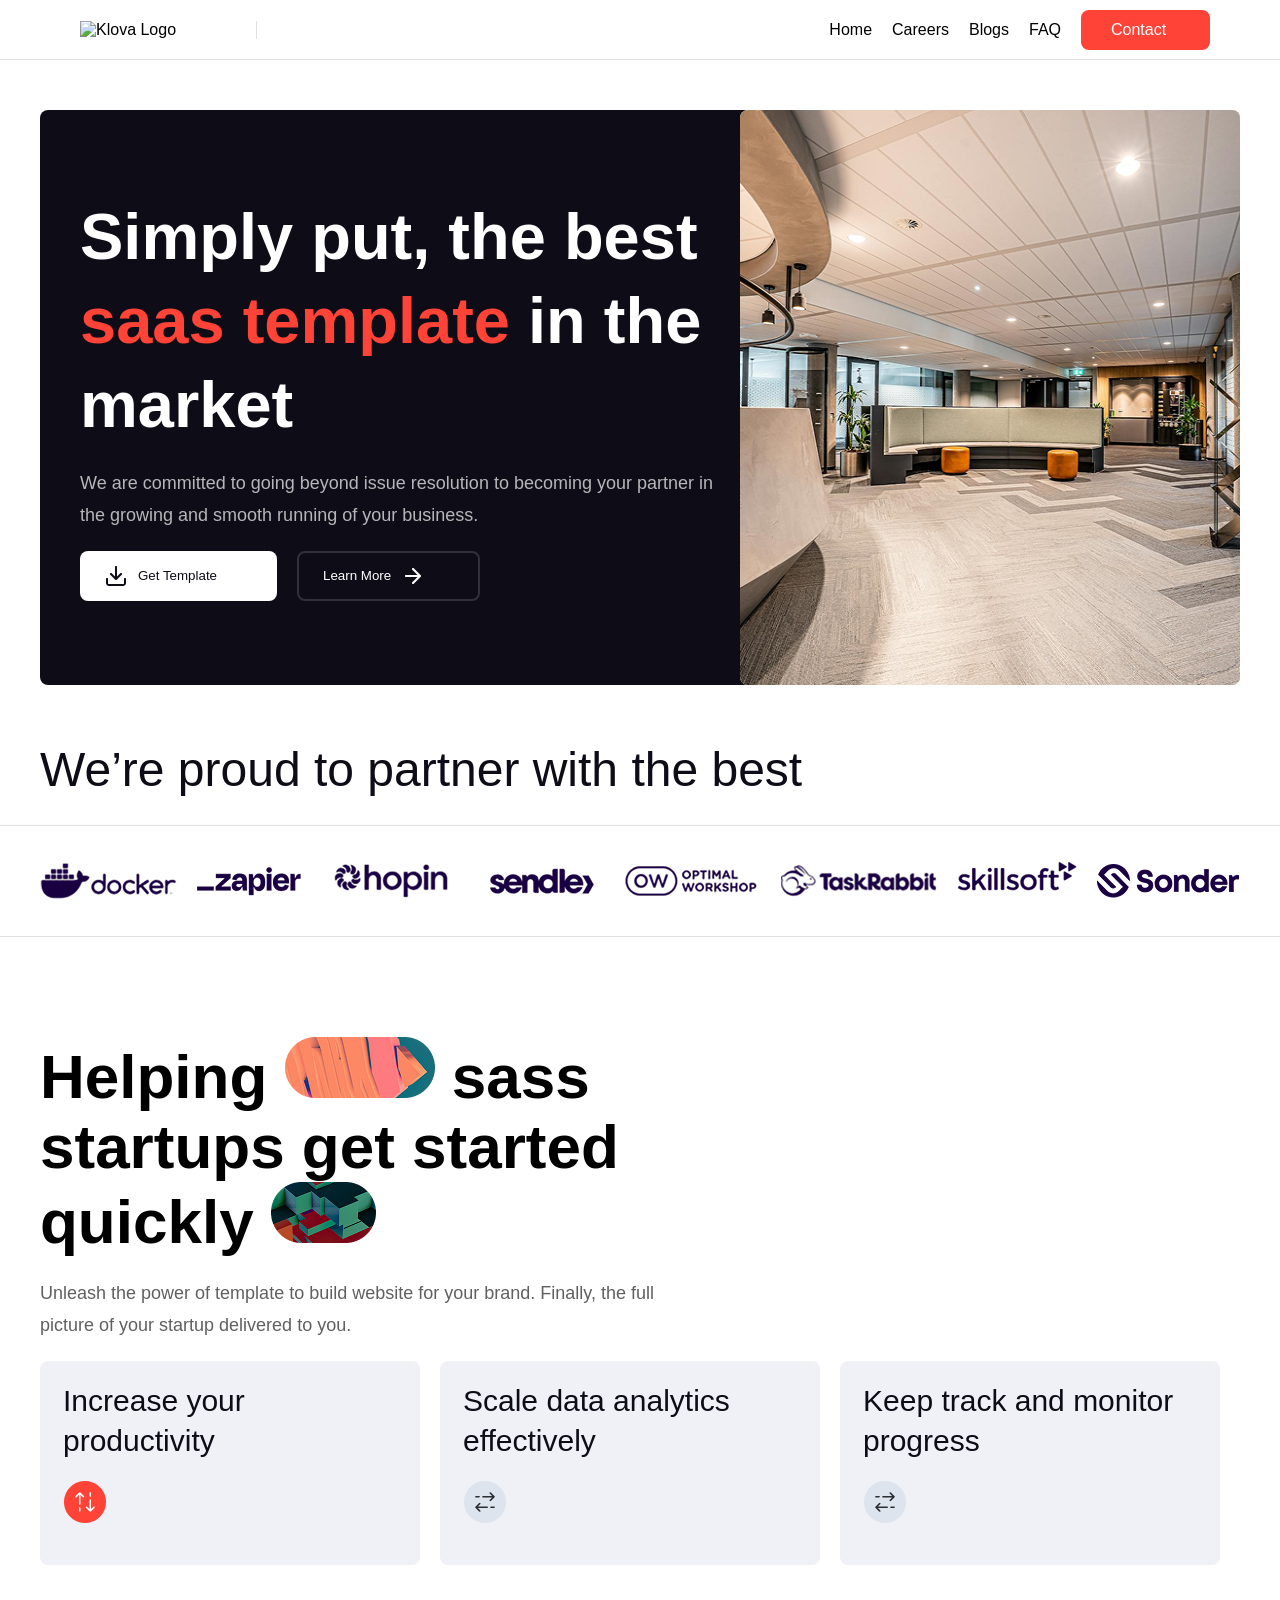
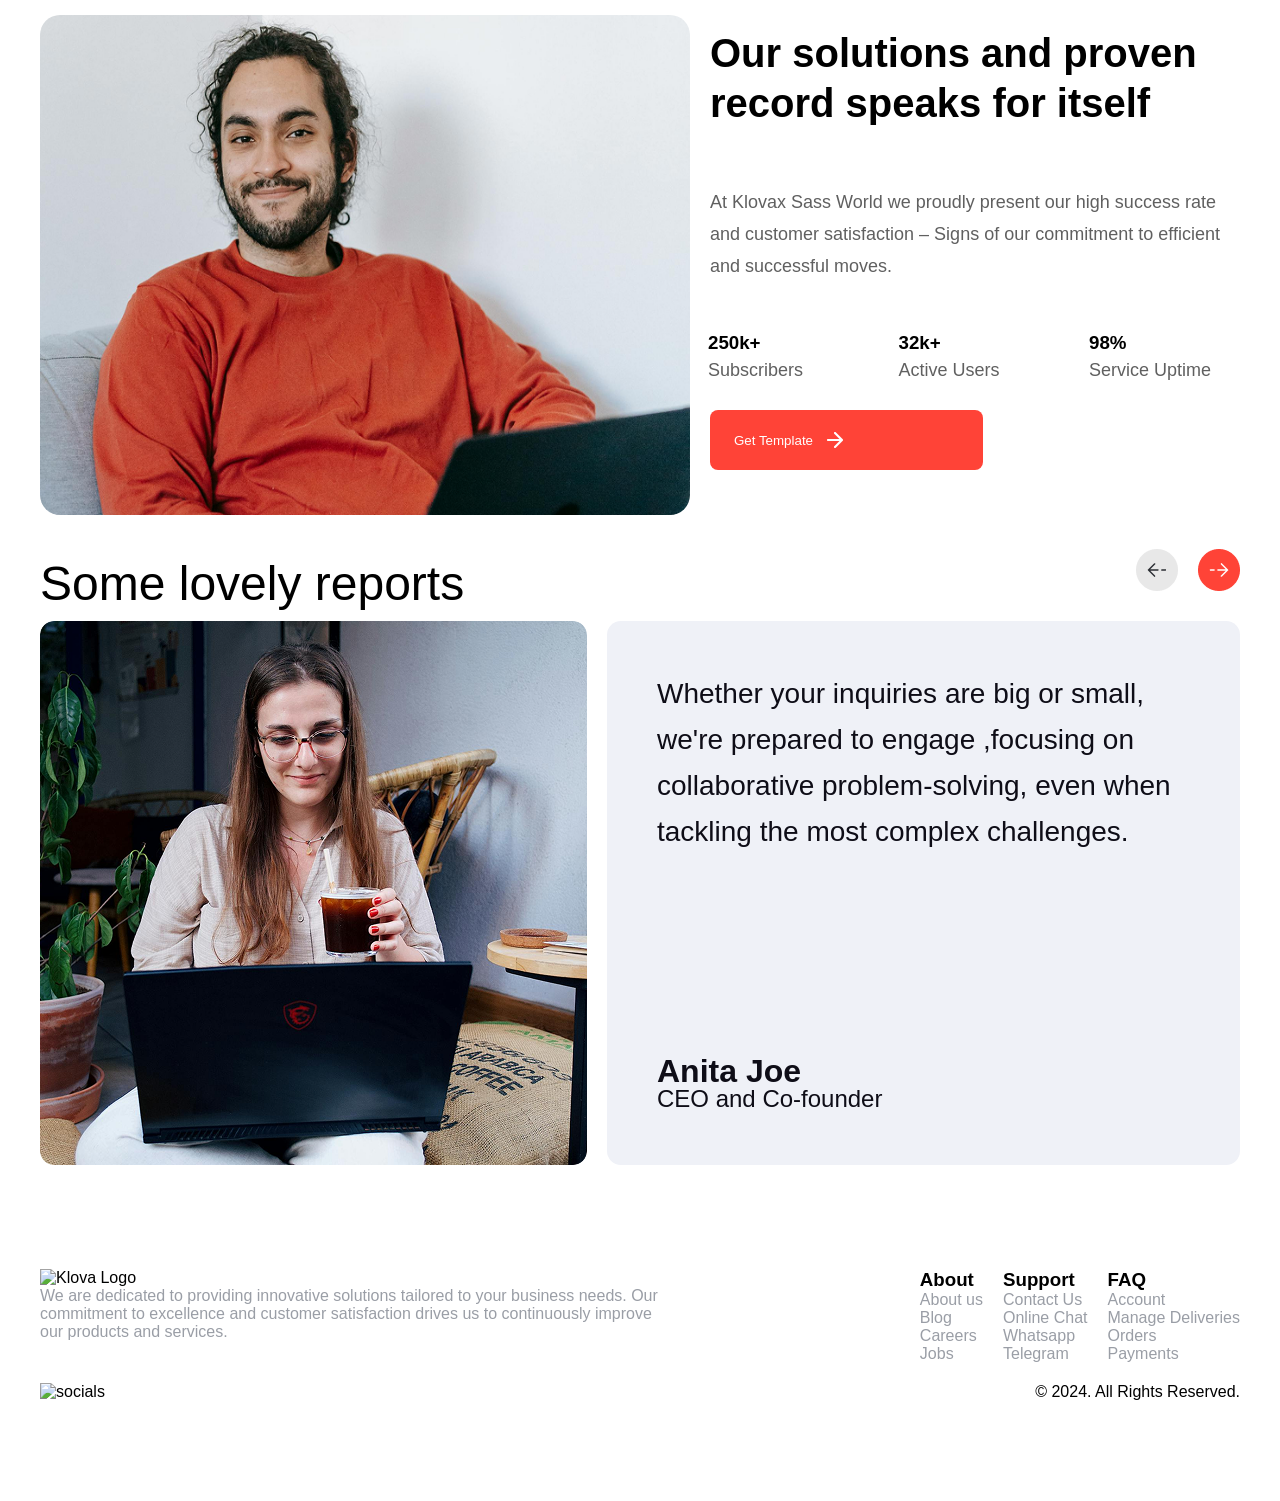
==== index.html @ f90e63ef "Fix merge conflict in index.html" ====
<!doctype html>
<html lang="en">
  <head>
    <meta charset="UTF-8" />
    <meta name="viewport" content="width=device-width, initial-scale=1.0" />
    <title>Welcome to Klova</title>
    <link rel="stylesheet" href="./style.css" />
  </head>
  <body>
    <nav class="Desktop">
      <div class="logo">
        <img src="./Images/klova-logo2.png" alt="Klova Logo" />
      </div>

        <ul class="nav-links">
          <li><a href="#">Home</a></li>
          <li><a href="#">Careers</a></li>
          <li><a href="./blog.html">Blogs</a></li>
          <li><a href="#">FAQ</a></li>
          <li><a href="./contact.html" class="nav-contact-btn">
            <img src="./Images/flash.png" alt="" />
            <p>Contact</p>
          </a></li>
        </ul>
      </div>
    </nav>

    <nav class="Mobile">
      <div class="logo">
        <img src="./Images/klova-logo2.png" alt="Klova Logo" />
      </div>

      <div class="menu">
        <img src="./Images/menu.png" alt="Menu Icon" />
      </div>

      <div class="mobile-nav-link">
        <ul class="nav-links">
            <li><a href="#">Home</a></li>
            <li><a href="./career.html">Careers</a></li>
            <li><a href="#">Blogs</a></li>
            <li><a href="#">FAQ</a></li>
            <li><a href="#" class="nav-contact-btn">
                <img src="./Images/flash.png" alt="" />
                <p>Contact</p>
            </a></li>
         </ul>
     </div>
    </nav>

    <section class="hero">
      <div class="hero-content">
        <h1>Simply put, the best
         <span style="color: #FF4337;">
            saas template
        </span> in the market</h1>
        <p>We are committed to going beyond issue resolution to becoming your partner in the growing and smooth running of your business.</p>

        <div class="Hero-btn">
          <button class="hero-btn-1"><img src="./Images/Get-Template-btn-icon.png" alt=""><a href="#" >Get Template</a></button>
          <button class="hero-btn-2"><a href="#" >Learn More</a> <img src="./Images/Learn-more-btn-icon.png" alt=""></button>
        </div>
        
      </div>
      <div class="hero-image">
        <img src="./Images/hero-image.png" alt="Hero Image" />
      </div>
    </section>

    <div class="ads">
      <h2>We’re proud to partner with the best </h2>

    </div>

     <div class="ads-logos">
      <div class="ad-logo">
        <img src="./Images/ads-logos-1.png" alt="Ads Logos" />
        <img src="./Images/ads-logos-2.png" alt="Ads Logos" />
        <img src="./Images/ads-logos-3.png" alt="Ads Logos" />
        <img src="./Images/ads-logos-4.png" alt="Ads Logos" />
        <img src="./Images/ads-logos-5.png" alt="Ads Logos" />
        <img src="./Images/ads-logos-6.png" alt="Ads Logos" />
        <img src="./Images/ads-logos-7.png" alt="Ads Logos" />
        <img src="./Images/ads-logos-8.png" alt="Ads Logos" />
        </div>
      </div>

      <section class="sec-2">
        <h2>Helping <span><img class="span" src="./Images/sec-2-rectangle1.png" alt=""></span> sass startups get started quickly <span><img class="span1" src="./Images/sec-2-rectangle2.png" alt=""></span></h2>

        <p>Unleash the power of template to build website for your brand. Finally, the full picture of your startup delivered to you.</p>

        <div class="sec-2-boxes">
          <div class="box">
            <h3 class="box-txt">Increase your productivity</h3>
            <img class="box-img" src="./Images/sec-2-box-icon1.png" alt="">
          </div>
          <div class="box">
            <h3 class="box-txt">Scale data analytics effectively</h3>
            <img class="box-img" src="./Images/sec-2-box-icon2.png" alt="">
          </div>
          <div class="box">
            <h3 class="box-txt">Keep track and monitor progress</h3>
            <img class="box-img" src="./Images/sec-2-box-icon2.png" alt="">
          </div>
        </div>
      </section>

      <section class="sec-3">
        <div class="sec-3-image">
          <img src="./Images/Man-with-pc.png" alt="">
        </div>

        <div class="write-up">
          <h2>Our solutions and proven record speaks for itself</h2>
          <p>At Klovax Sass World we proudly present our high success rate and customer satisfaction – Signs of our commitment to efficient and successful moves.</p>

          <div class="Analytics">
            <div class="figures">
              <h3>250k+</h3>
              <p>Subscribers</p>
            </div>

            <div class="figures">
              <h3>32k+</h3>
              <p>Active Users</p>
            </div>

            <div class="figures">
              <h3>98%</h3>
              <p>Service Uptime</p>
            </div>
          </div>

          <button class="sec-3-btn"><a href="#" >Get Template</a> <img src="./Images/Learn-more-btn-icon.png" alt=""></button>
        </div>
      </section>

      <section class="sec-4">
        <div class="intro">
          <div class="sec-4-heading">
            <p>Some lovely reports</p>
          </div>

          <div class="image">
            <img src="./Images/gray-arrow.png" alt="">
            <img src="./Images/Orange-arrow.png" alt="">
          </div>
        </div>
        <div class="sec-4-main">
          <div class="main-image">
            <img src="./Images/Woman-with-pc.png" alt="">
          </div>

          <div class="main-box">
            <div>
              <p class="p1">Whether your inquiries are big or small, we're prepared to engage ,focusing on collaborative problem-solving, even when tackling the most complex challenges.</p>
            </div>

            <div>
              <h3>Anita Joe</h3>
              <p class="p2">CEO and Co-founder</p>
            </div>
          </div>
        </div>
      </section>

    <footer>
        <div class="footer-logo">
            <img src="./Images/klova-logo2.png" alt="Klova Logo" />
            <p>We are dedicated to providing innovative solutions tailored to your business needs. Our commitment to excellence and customer satisfaction drives us to continuously improve our products and services.</p>
        </div>

        <div class="footer-links">
            <div class="About">
                <h3>About</h3>
                <a href="#"><p>About us</p></a>
                <a href="#"><p>Blog</p></a>
                <a href="#"><p>Careers</p></a>
                <a href="#"><p>Jobs</p></a>
            </div>
            <div class="Support">
                <h3>Support</h3>
                <a href="#"><p>Contact Us</p></a>
                <a href="#"><p>Online Chat</p></a>
                <a href="#"><p>Whatsapp</p></a>
                <a href="#"><p>Telegram</p></a>
            </div>
            <div class="FAQ">
                <h3>FAQ</h3>
                <a href="#"><p>Account</p></a>
                <a href="#"><p>Manage Deliveries</p></a>
                <a href="#"><p>Orders</p></a>
                <a href="#"><p>Payments</p></a>
            </div>
        </div>
    </footer>
    <div class="socials">
        <img src="./Images/socials.png" alt="socials" />

        <p>© 2024. All Rights Reserved.</p>
    </div>

    <script src="script.js"></script>
  </body>
</html>
---- style.css ----
* {
  margin: 0;
  padding: 0;
  box-sizing: border-box;
  font-family: "Switzer", sans-serif;
}

body {
  background-color: #fff;
  margin-bottom: 100px;
}

.Desktop {
  display: flex;
  width: 100%;
  height: 60px;
  justify-content: space-between;
  align-items: center;
  border-bottom: 1px solid #e0e0e0;
}

.Mobile {
  display: none;
}

.logo {
  border-right: 1px solid #e0e0e0;
  padding: 0 80px;
}

.nav-links {
  display: flex;
  gap: 20px;
  align-items: center;
  padding: 0 70px;
}

.nav-contact-btn {
  display: flex;
  gap: 10px;
  align-items: center;
  justify-items: center;
  width: 129px;
  height: 40px;
  color: #fff;
  background-color: #ff4337;
  padding: 10px 20px;
  border-radius: 8px;
}

.nav-contact-btn:hover {
  background-color: #ff4337;
  opacity: 0.8;
  scale: 1.1;
  transition: all 0.3s ease;
}

li {
  list-style: none;
}

a {
  text-decoration: none;
  color: #000;
}

.hero {
  display: flex;
  gap: 20px;
  align-items: center;
  justify-content: space-between;
  max-width: 1200px;
  align-items: center;
  height: 575px;
  margin: 50px auto;
  background-color: #0e0d17;
  border-radius: 8px;
}

.hero-content {
  display: flex;
  flex-direction: column;
  gap: 20px;
  width: 633px;
  padding-left: 40px;
}

.hero-content h1 {
  color: #fff;
  font-size: 65px;
  font-weight: 600;
  font-style: semibold;
  line-height: 84px;
  letter-spacing: -3%;
  width: 633px;
  height: 252px;
}

.hero-content p {
  color: #ffffffb2;
  font-size: 18px;
  font-weight: 500;
  font-style: Medium;
  line-height: 32px;
  letter-spacing: 0%;
  width: 633px;
  height: 64px;
  top: 282px;
}

.hero-image img {
  width: 500px;
  height: 575px;
  background-color: #fff;
  border-radius: 8px;
  postition: flex-end;
  margin-top: 4px;
}

.Hero-btn {
  display: flex;
  gap: 20px;
  align-items: center;
  justify-items: center;
}

.hero-btn-1 {
  cursor: pointer;
  display: flex;
  gap: 10px;
  align-items: center;
  justify-items: center;
  width: 129px;
  height: 40px;
  color: #fff;
  background-color: #ffffff;
  padding: 10px 20px;
  border-radius: 8px;
  border: none;
  padding: 14px 24px 14px 24px;
  width: 197px;
  height: 50px;
}

.hero-btn-2 {
  cursor: pointer;
  display: flex;
  gap: 10px;
  align-items: center;
  justify-items: center;
  width: 129px;
  height: 40px;
  color: #ffffff;
  background-color: transparent;
  padding: 10px 20px;
  border-radius: 8px;
  padding: 14px 24px 14px 24px;
  width: 183px;
  height: 50px;
  border: 2px solid #ffffff26;
}

.hero-btn-1 a {
  color: #0e0d17;
  text-decoration: none;
}

.hero-btn-2 a {
  color: #ffffff;
  text-decoration: none;
}

.ads {
  display: flex;
  flex-direction: column;
  gap: 20px;
  justify-content: space-between;
  max-width: 1200px;
  margin: auto;
}

.ads h2 {
  position: flex-start;
  color: #0e0d17;
  font-size: 48px;
  font-weight: 500;
  font-style: semibold;
  line-height: 70px;
  letter-spacing: -3%;
}

.ads-logos {
  border-top: 1px solid #e0e0e0;
  padding-top: 20px;
  padding-bottom: 20px;
  border-width: 100%;
  border-bottom: 1px solid #e0e0e0;
  margin-top: 20px;
}

.ad-logo {
  max-width: 1200px;
  margin: auto;
  display: flex;
  gap: 20px;
  align-items: center;
  justify-content: space-between;
}

.sec-2 {
  max-width: 1200px;
  margin: 50px auto;
  padding-top: 50px;
}

.sec-2 h2 {
  align-items: center;
  font-size: 62px;
  line-height: 70px;
  letter-spacing: -3%;
  font-style: medium;
  width: 800px;
  margin-bottom: 20px;
}

.sec-2 p {
  color: #606060;
  font-size: 18px;
  font-weight: 400;
  font-style: Medium;
  line-height: 32px;
  letter-spacing: 0%;
  height: 64px;
  width: 633px;
  margin-bottom: 20px;
}

.sec-2-boxes {
  display: flex;
  gap: 20px;
  align-items: center;
  max-width: 1200px;
  margin: auto;
}

.box {
  display: flex;
  flex-direction: column;
  gap: 20px;
  align-items: center;
  justify-items: center;
  width: 380px;
  height: 204px;
  background-color: #eff1f7;
  border-radius: 8px;
  padding: 20px;
}

.box-txt {
  height: 80px;
  width: 334px;
  color: #0e0d17;
  font-size: 30px;
  font-weight: 400;
  font-style: Medium;
  line-height: 40px;
  letter-spacing: -3%;
}

.box-img {
  margin-left: -290px;
}

.sec-3 {
  display: flex;
  gap: 20px;
  align-items: center;
  justify-content: space-between;
  max-width: 1200px;
  margin: auto;
  margin-top: 50px;
}

.sec-3-image img {
  width: 650px;
  height: 500px;
  background-color: #fff;
  border-radius: 20px;
}

.write-up {
  height: 478px;
  width: 547px;
}

.write-up h2 {
  height: 98px;
  width: 547px;
  font-weight: 500px;
  font-size: medium;
  font-size: 40px;
  line-height: 50px;
  letter-spacing: -3%;
  margin-bottom: 60px;
}

.write-up p {
  height: 96px;
  width: 510px;
  font-weight: 400;
  font-size: 18px;
  letter-spacing: 0%;
  line-height: 32px;
  font-style: medium;
  color: #606060;
}

.Analytics {
  display: flex;
  gap: 20px;
  align-items: center;
  justify-content: space-between;
  width: 431px;
  height: 78px;
  margin: auto;
  margin-top: 50px;
}

.sec-3-btn {
  cursor: pointer;
  display: flex;
  gap: 10px;
  align-items: center;
  justify-items: center;
  width: 273px;
  height: 60px;
  color: #ffffff;
  background-color: #ff4337;
  border-radius: 8px;
  padding: 14px 24px 14px 24px;
  border: none;
}

.figures {
  margin-left: -60px;
  gap: 20px;
  align-items: center;
  width: 110px;
  height: 78px;
}

.sec-3-btn a {
  text-decoration: none;
  color: #ffffff;
}

.sec-4 {
  max-width: 1200px;
  margin: auto;
}

.intro {
  max-width: 1200px;
  margin: auto;
  display: flex;
  justify-content: space-between;
  margin-top: 30px;
  margin-bottom: 30px;
}

.sec-4-heading p {
  height: 35px;
  width: 530px;
  font-size: 48px;
  font-weight: 500;
  font-style: medium;
  line-height: 70px;
  letter-spacing: -3%;
}

.image {
  display: flex;
  gap: 20px;
}

.sec-4-main {
  display: flex;
  gap: 20px;
}

.main-image img {
  height: 544px;
  width: 547px;
  border-radius: 14px;
}

.main-box {
  height: 544px;
  display: flex;
  flex-direction: column;
  gap: 200px;
  padding: 50px;
  background-color: #eff1f7;
  border-radius: 14px;
}

.p1 {
  font-weight: 400;
  font-style: medium;
  font-size: 28px;
  line-height: 46px;
  letter-spacing: -3%;
  color: #0e0d17;
}

.main-box h3 {
  color: #0e0d17;
  font-size: 32px;
  font-style: medium;
  letter-spacing: -3%;
  line-height: 100%;
}

.p2 {
  font-weight: 300;
  font-style: medium;
  font-size: 24px;
  line-height: 100%;
  letter-spacing: -3%;
  color: #0e0d17;
}

footer {
  max-width: 1200px;
  margin: auto;
  display: flex;
  gap: 20px;
  justify-content: space-between;
  margin-top: 100px;
}

footer p {
  color: #9a9ea6;
}

.footer-logo {
  gap: 10px;
  align-items: center;
  width: 630px;
}

.footer-links {
  display: flex;
  gap: 20px;
  align-items: center;
  justify-items: center;
}

.socials {
  display: flex;
  gap: 20px;
  align-items: center;
  justify-content: space-between;
  max-width: 1200px;
  margin: auto;
  padding-top: 20px;
}

@media screen and (max-width: 768px) {
  body {
    justify-content: center;
  }

  .Desktop {
    display: none;
  }

  .Mobile {
    display: flex;
    justify-content: space-between;
    align-items: center;
    border-bottom: 1px solid #ddd;
    width: 100%;
  }

  .logo {
    border-right: 1px solid #e0e0e0;
    padding: 0 15px;
  }

  .menu {
    width: 30px;
    height: 30px;
    cursor: pointer;
  }

  .mobile-nav-link {
    display: none;
    flex-direction: column;
    position: absolute;
    top: 50px;
    left: 0;
    width: 756px;
    background-color: white;
    box-shadow: 0 2px 5px rgba(0, 0, 0, 0.1);
    border: 1px solid #ddd;
    padding: 20px 30px;
  }

  .mobile-nav-link .nav-links {
    margin-left: -95px;
  }

  .hero {
    display: flex;
    flex-direction: column;
    gap: 20px;
    align-items: center;
    justify-content: space-between;
    max-width: 100%;
    align-items: center;
    height: 759px;
    width: 390px;
    margin: 50px auto;
    background-color: #0e0d17;
    border-radius: 8px;
    padding: 20px;
  }

  .hero-content {
    display: flex;
    flex-direction: column;
    align-items: center;
    gap: 20px;
    width: 633px;
    padding: 20px;
  }

  .hero-content h1 {
    color: #fff;
    font-size: 32px;
    font-weight: 600;
    font-style: semibold;
    line-height: 40px;
    letter-spacing: -3%;
    width: 310px;
    height: 120px;
  }

  .hero-content p {
    color: #ffffffb2;
    font-size: 16px;
    font-weight: 500;
    font-style: Medium;
    line-height: 24px;
    letter-spacing: 0%;
    width: 310px;
    height: 96px;
    top: 282px;
  }

  .hero-image img {
    width: 390px;
    height: 320px;
    background-color: #fff;
    border-radius: 8px;
    postition: flex-end;
    margin-top: 4px;
  }

  .Hero-btn {
    display: flex;
    flex-direction: column;
    gap: 20px;
    align-items: center;
    justify-items: center;
  }

  .hero-btn-1 {
    cursor: pointer;
    display: flex;
    gap: 10px;
    align-items: center;
    justify-items: center;
    justify-content: center;
    width: 310px;
    height: 40px;
    color: #fff;
    background-color: #ffffff;
    padding: 10px 20px;
    border-radius: 8px;
    border: none;
    padding: 14px 24px 14px 24px;
  }

  .hero-btn-2 {
    cursor: pointer;
    display: flex;
    gap: 10px;
    align-items: center;
    justify-items: center;
    justify-content: center;
    width: 310px;
    height: 40px;
    color: #ffffff;
    background-color: transparent;
    padding: 10px 20px;
    border-radius: 8px;
    padding: 14px 24px 14px 24px;
    border: 2px solid #ffffff26;
  }

  .hero-btn-1 a {
    color: #0e0d17;
    text-decoration: none;
  }

  .hero-btn-2 a {
    color: #ffffff;
    text-decoration: none;
  }

  .ads {
    display: flex;
    flex-direction: column;
    gap: 20px;
    justify-content: space-between;
    max-width: 1200px;
    margin: auto;
  }

  .ads h2 {
    text-align: center;
    position: flex-start;
    color: #0e0d17;
    font-size: 20px;
    font-weight: 600;
    font-style: semibold;
    line-height: 70px;
    letter-spacing: -3%;
  }

  .ads-logos {
    border-top: 1px solid #e0e0e0;
    padding-top: 20px;
    padding-bottom: 20px;
    border-width: 100%;
    border-bottom: 1px solid #e0e0e0;
    margin-top: 20px;
  }

  .ad-logo {
    max-width: 1200px;
    margin: auto;
    display: flex;
    gap: 20px;
    align-items: center;
    justify-content: space-between;
  }

  .ad-logo img {
    width: 53.33px;
    height: 24px;
  }

  .sec-2 {
    width: 390px;
    height: 1015px;
    margin-top: 50px;
    padding: 20px;
  }

  .sec-2 h2 {
    font-weight: 500;
    align-items: center;
    justify-items: center;
    font-size: 32px;
    line-height: 40px;
    letter-spacing: -3%;
    font-style: medium;
    width: 342px;
    margin-bottom: 20px;
  }

  .span {
    height: 40px;
    width: 98px;
    margin-top: -5px;
  }

  .span1 {
    height: 40px;
    width: 88px;
    margin-top: 5px;
  }

  .sec-2 p {
    color: #606060;
    font-size: 16px;
    font-weight: 400;
    font-style: Medium;
    line-height: 24px;
    letter-spacing: 0%;
    height: 72px;
    width: 342px;
    margin-bottom: 20px;
  }

  .sec-2-boxes {
    display: flex;
    flex-direction: column;
    gap: 20px;
    align-items: center;
    max-width: 1200px;
    margin: auto;
  }

  .box {
    display: flex;
    flex-direction: column;
    gap: 20px;
    align-items: center;
    justify-items: center;
    width: 342px;
    height: 204px;
    background-color: #eff1f7;
    border-radius: 8px;
    padding: 20px;
  }

  .box-txt {
    height: 80px;
    width: 302px;
    color: #0e0d17;
    font-size: 28px;
    font-weight: 400;
    font-style: Medium;
    line-height: 40px;
    letter-spacing: -3%;
  }

  .box-img {
    margin-left: -270px;
  }

  .sec-3 {
    display: flex;
    flex-direction: column;
    gap: 20px;
    align-items: center;
    justify-content: space-between;
    width: 390px;
    padding: 20px;
    margin-top: 30px;
  }

  .sec-3-image img {
    width: 342px;
    height: 248px;
    background-color: #fff;
    border-radius: 20px;
  }

  .write-up {
    height: 342px;
    width: 367px;
  }

  .write-up h2 {
    height: 72px;
    width: 342px;
    font-weight: 500px;
    font-size: medium;
    font-size: 28px;
    line-height: 36px;
    letter-spacing: -3%;
    margin-bottom: 60px;
  }

  .write-up p {
    height: 96px;
    width: 342px;
    font-weight: 400;
    font-size: 16px;
    letter-spacing: 0%;
    line-height: 24px;
    font-style: medium;
    color: #606060;
  }

  .Analytics {
    display: flex;
    gap: 20px;
    align-items: center;
    justify-content: space-between;
    width: 342px;
    height: 60px;
    margin-top: 50px;
  }

  .figures {
    margin-left: 0px;
    gap: 10px;
    align-items: center;
    width: 105px;
    height: 60px;
  }

  .sec-3-btn {
    cursor: pointer;
    display: flex;
    gap: 10px;
    align-items: center;
    justify-items: center;
    width: 342px;
    height: 50px;
    color: #ffffff;
    background-color: #ff4337;
    border-radius: 8px;
    padding: 14px 24px 14px 24px;
    border: none;
    text-align: center;
    padding-left: 100px;
  }

  .sec-3-btn a {
    text-decoration: none;
    color: #ffffff;
    text-align: center;
  }

  .sec-4 {
    width: 342px;
    height: 818px;
    padding: 20px;
  }

  .intro {
    width: 342px;
    display: block;
    margin-top: 30px;
    margin-bottom: 30px;
  }

  .sec-4-heading p {
    height: 36px;
    width: 342px;
    font-size: 24px;
    font-weight: 500;
    font-style: medium;
    line-height: 36px;
    letter-spacing: -3%;
  }

  .image {
    display: none;
  }

  .sec-4-main {
    display: flex;
    flex-direction: column;
    gap: 20px;
    align-items: center;
  }

  .main-image img {
    height: 342px;
    width: 342px;
    border-radius: 14px;
  }

  .main-box {
    height: 352px;
    width: 342px;
    display: flex;
    flex-direction: column;
    gap: 100px;
    padding: 20px;
    background-color: #eff1f7;
    border-radius: 14px;
    margin-bottom: 20px;
  }

  .p1 {
    font-weight: 400;
    font-style: medium;
    font-size: 20px;
    line-height: 28px;
    letter-spacing: -3%;
    color: #0e0d17;
    width: 302px;
    height: 168px;
  }

  .main-box h3 {
    color: #0e0d17;
    font-size: 24px;
    font-style: medium;
    letter-spacing: -3%;
    line-height: 36px;
  }

  footer {
    max-width: 1200px;
    margin: auto;
    display: flex;
    flex-direction: column;
    gap: 20px;
    top: 181px;
    padding: 20px;
    justify-content: space-between;
  }

  .footer-logo {
    gap: 10px;
    align-items: center;
    width: 100%;
  }

  .footer-links {
    display: flex;
    flex-direction: column;
    left: 0;
    gap: 20px;
    align-items: flex-start;
    justify-items: center;
  }

  .socials {
    padding: 20px;
    display: flex;
    flex-direction: column;
    gap: 10px;
    align-items: flex-start;
  }
}
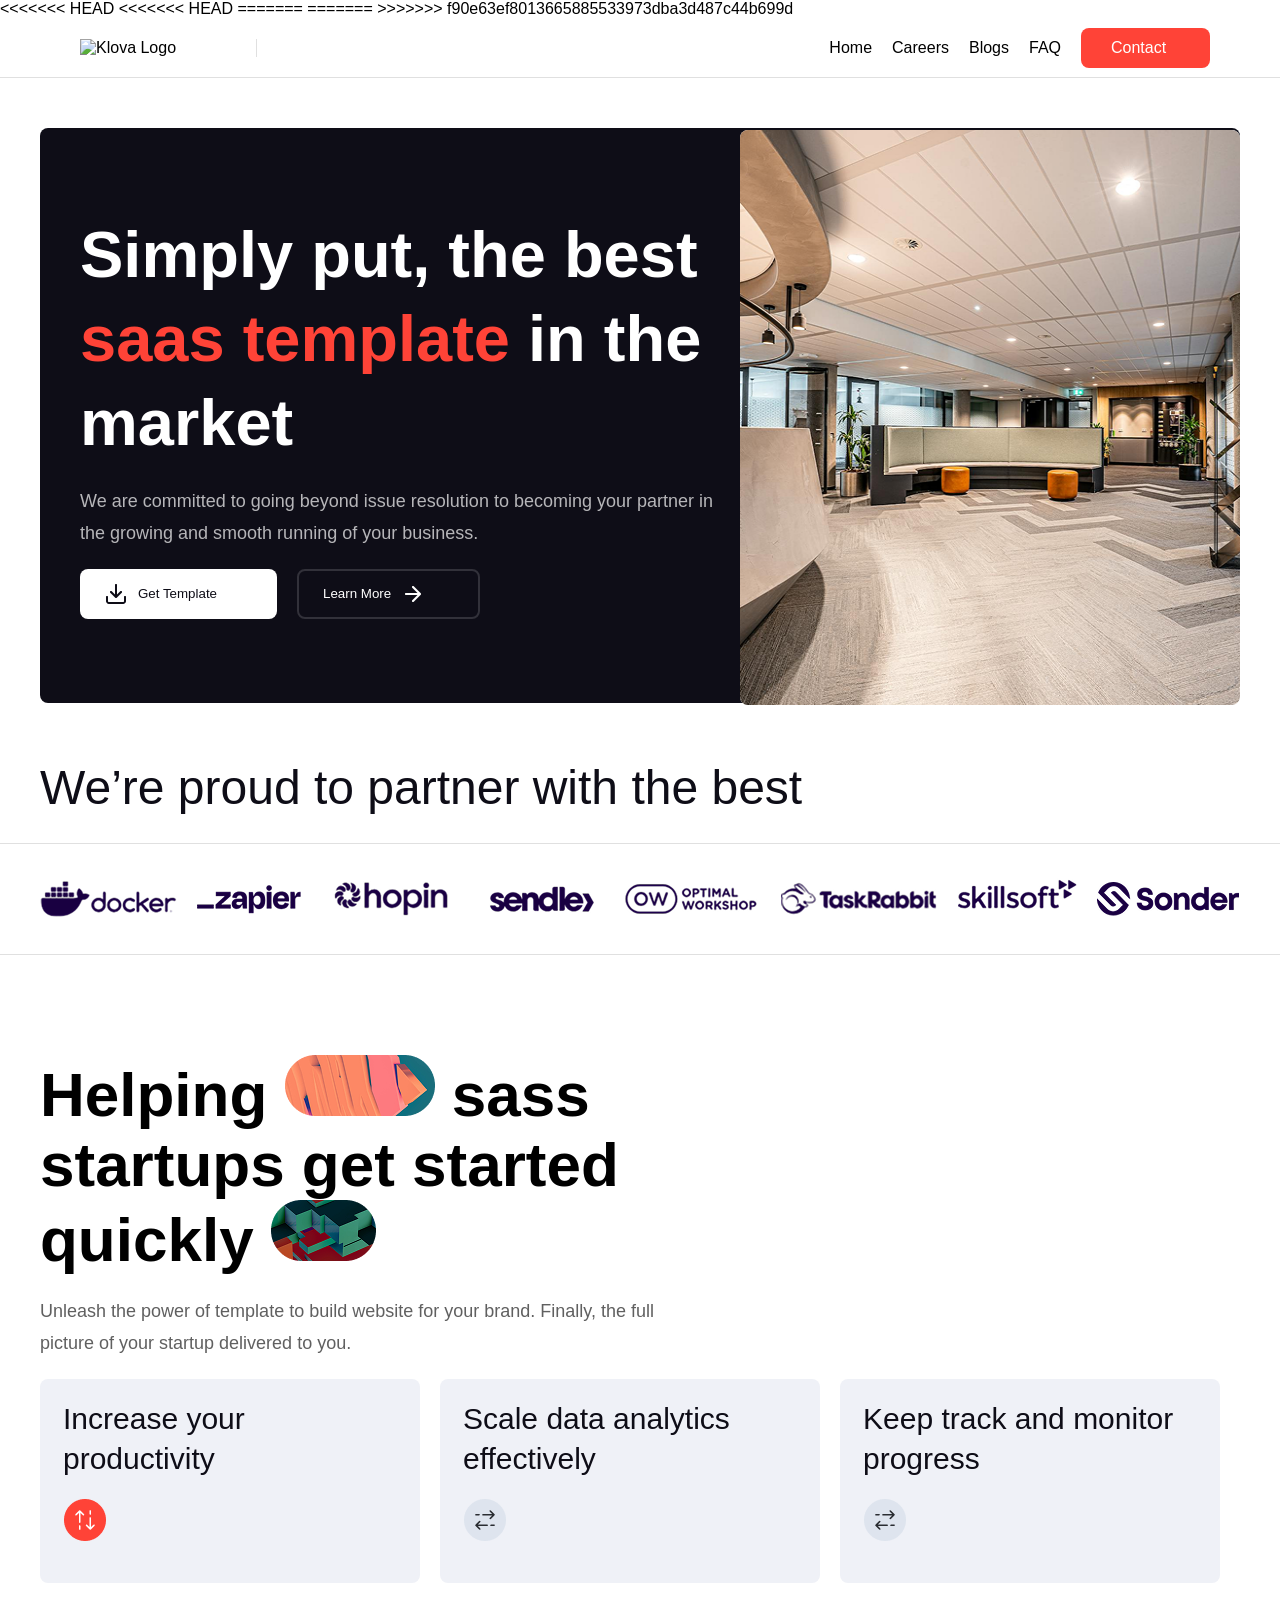
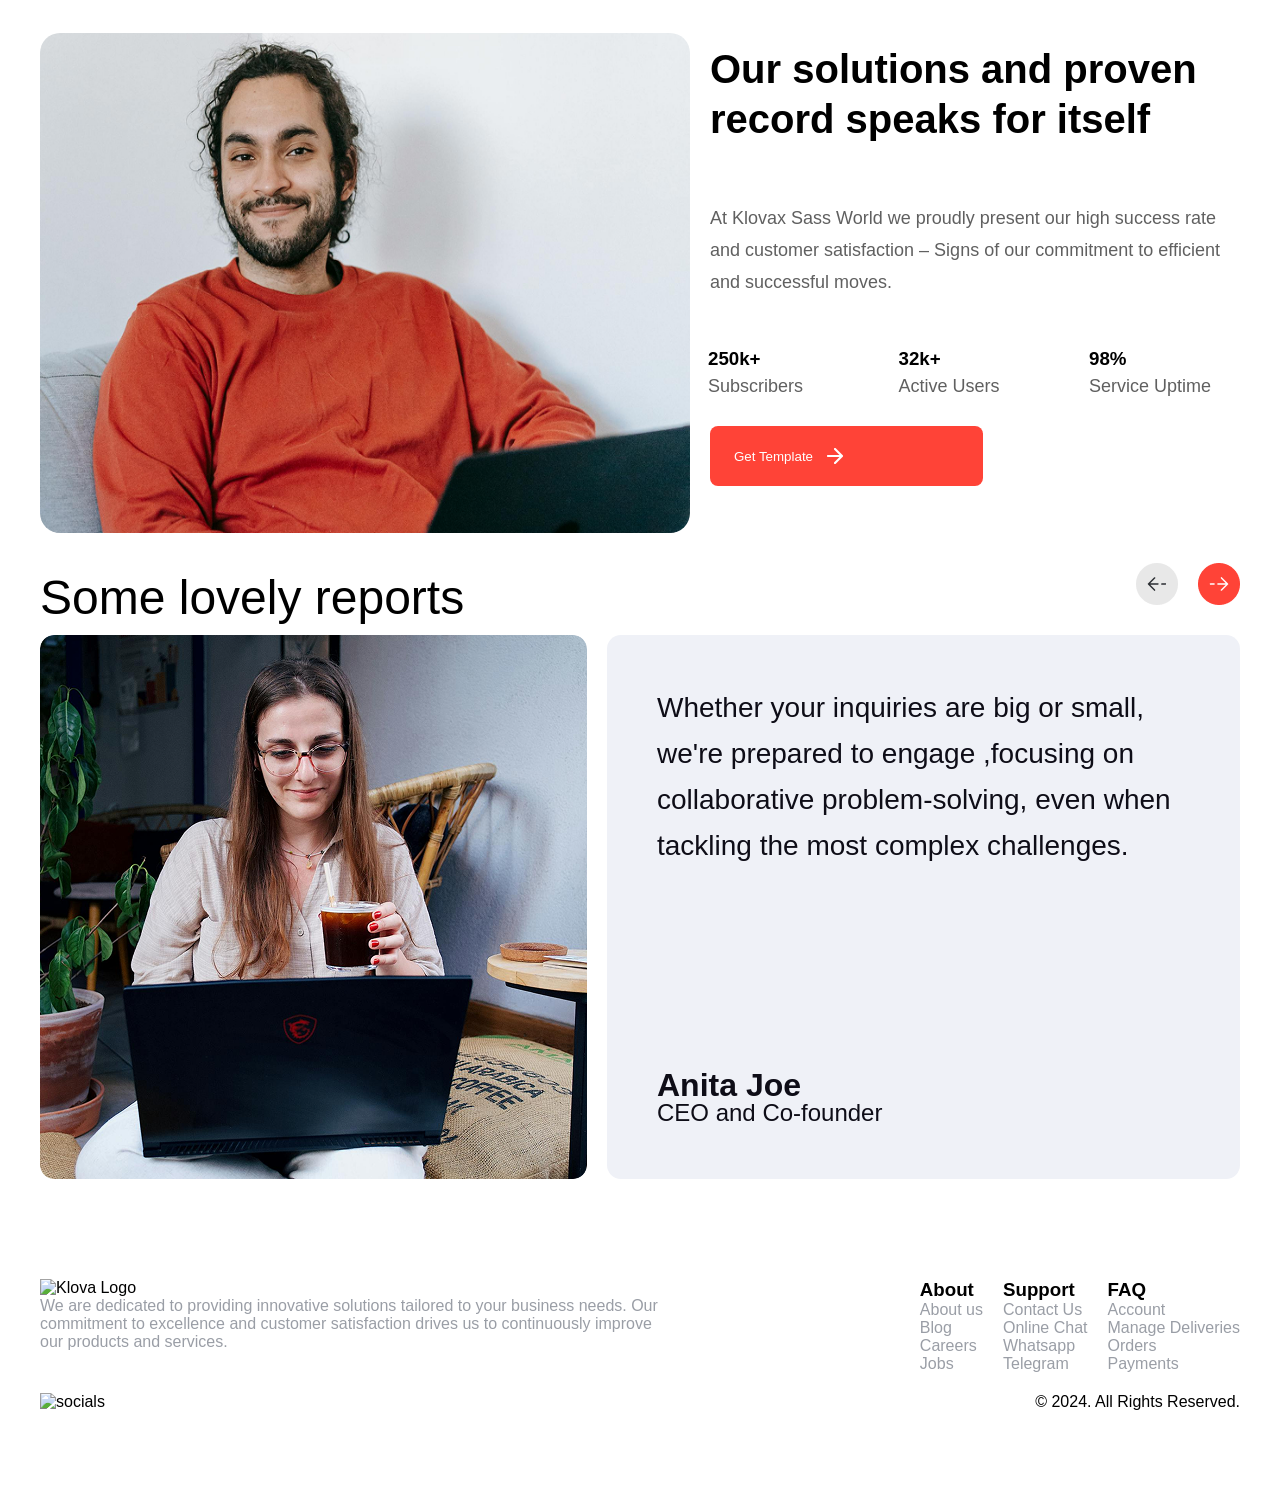
==== commit 8743b1d9: "added faq" ====
--- a/index.html
+++ b/index.html
@@ -1,4 +1,21 @@
-
+<<<<<<< HEAD
+<<<<<<< HEAD
+<!DOCTYPE html>
+<html lang="en">
+<head>
+    <meta charset="UTF-8">
+    <meta name="viewport" content="width=device-width, initial-scale=1.0">
+    <title>Welcome to Klova</title>
+</head>
+<body>
+    
+  
+</body>
+</html>
+=======
+=======
+
+>>>>>>> f90e63ef8013665885533973dba3d487c44b699d
 <!doctype html>
 <html lang="en">
   <head>
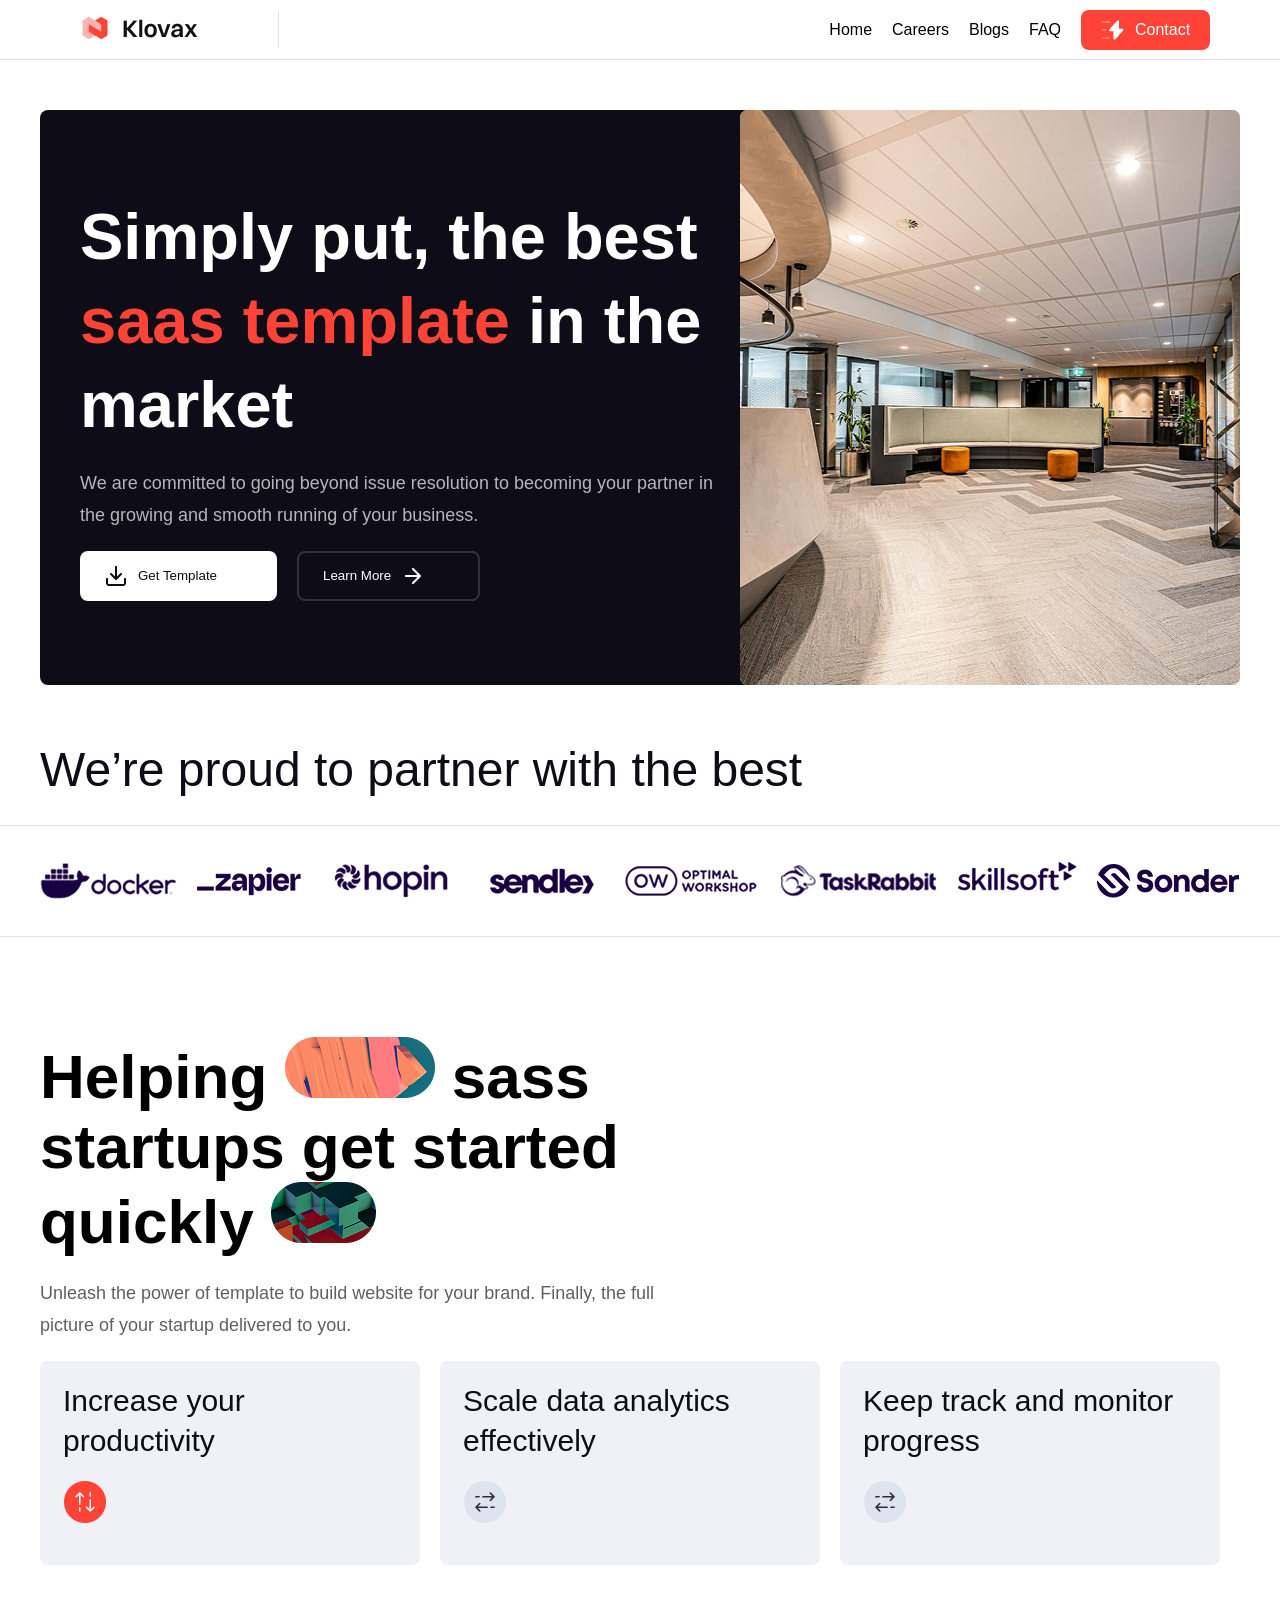
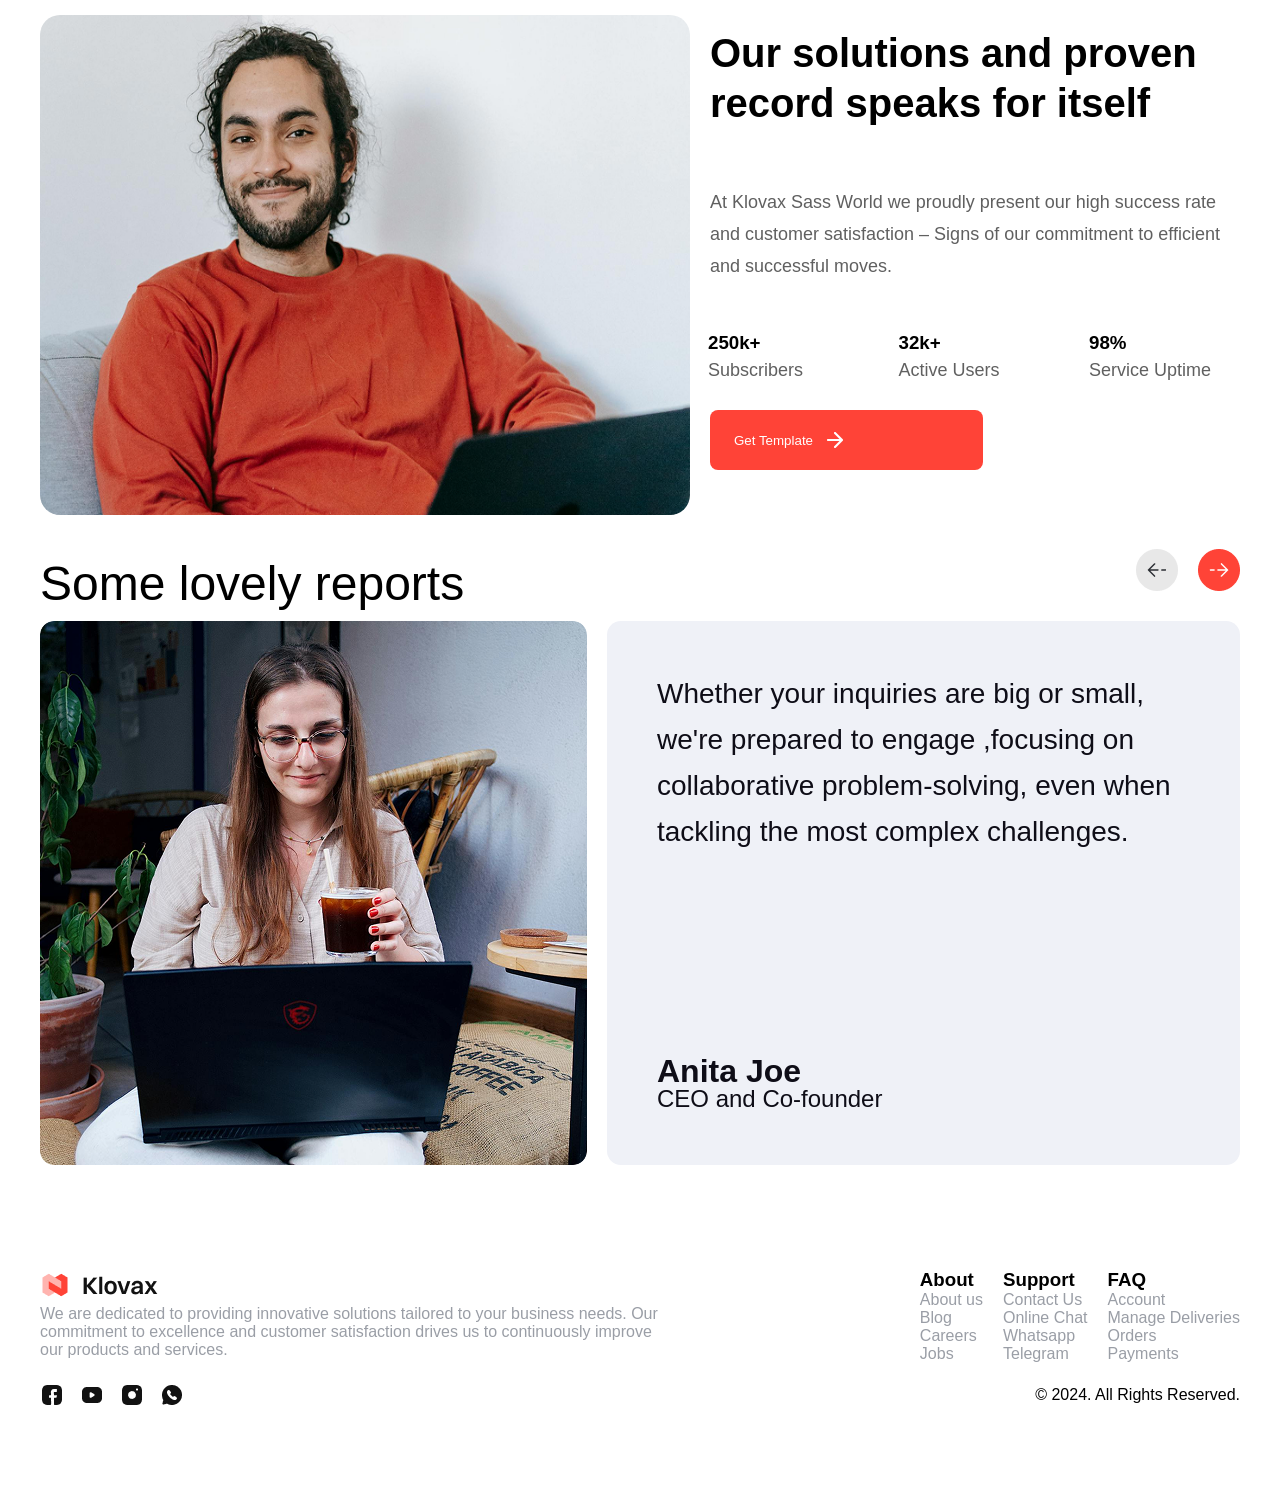
==== commit f58d7a70: "Merge branch 'main' of https://github.com/chosenvincent1/Klova-App" ====
--- a/index.html
+++ b/index.html
@@ -1,21 +1,4 @@
-<<<<<<< HEAD
-<<<<<<< HEAD
-<!DOCTYPE html>
-<html lang="en">
-<head>
-    <meta charset="UTF-8">
-    <meta name="viewport" content="width=device-width, initial-scale=1.0">
-    <title>Welcome to Klova</title>
-</head>
-<body>
-    
-  
-</body>
-</html>
-=======
-=======
-
->>>>>>> f90e63ef8013665885533973dba3d487c44b699d
+
 <!doctype html>
 <html lang="en">
   <head>
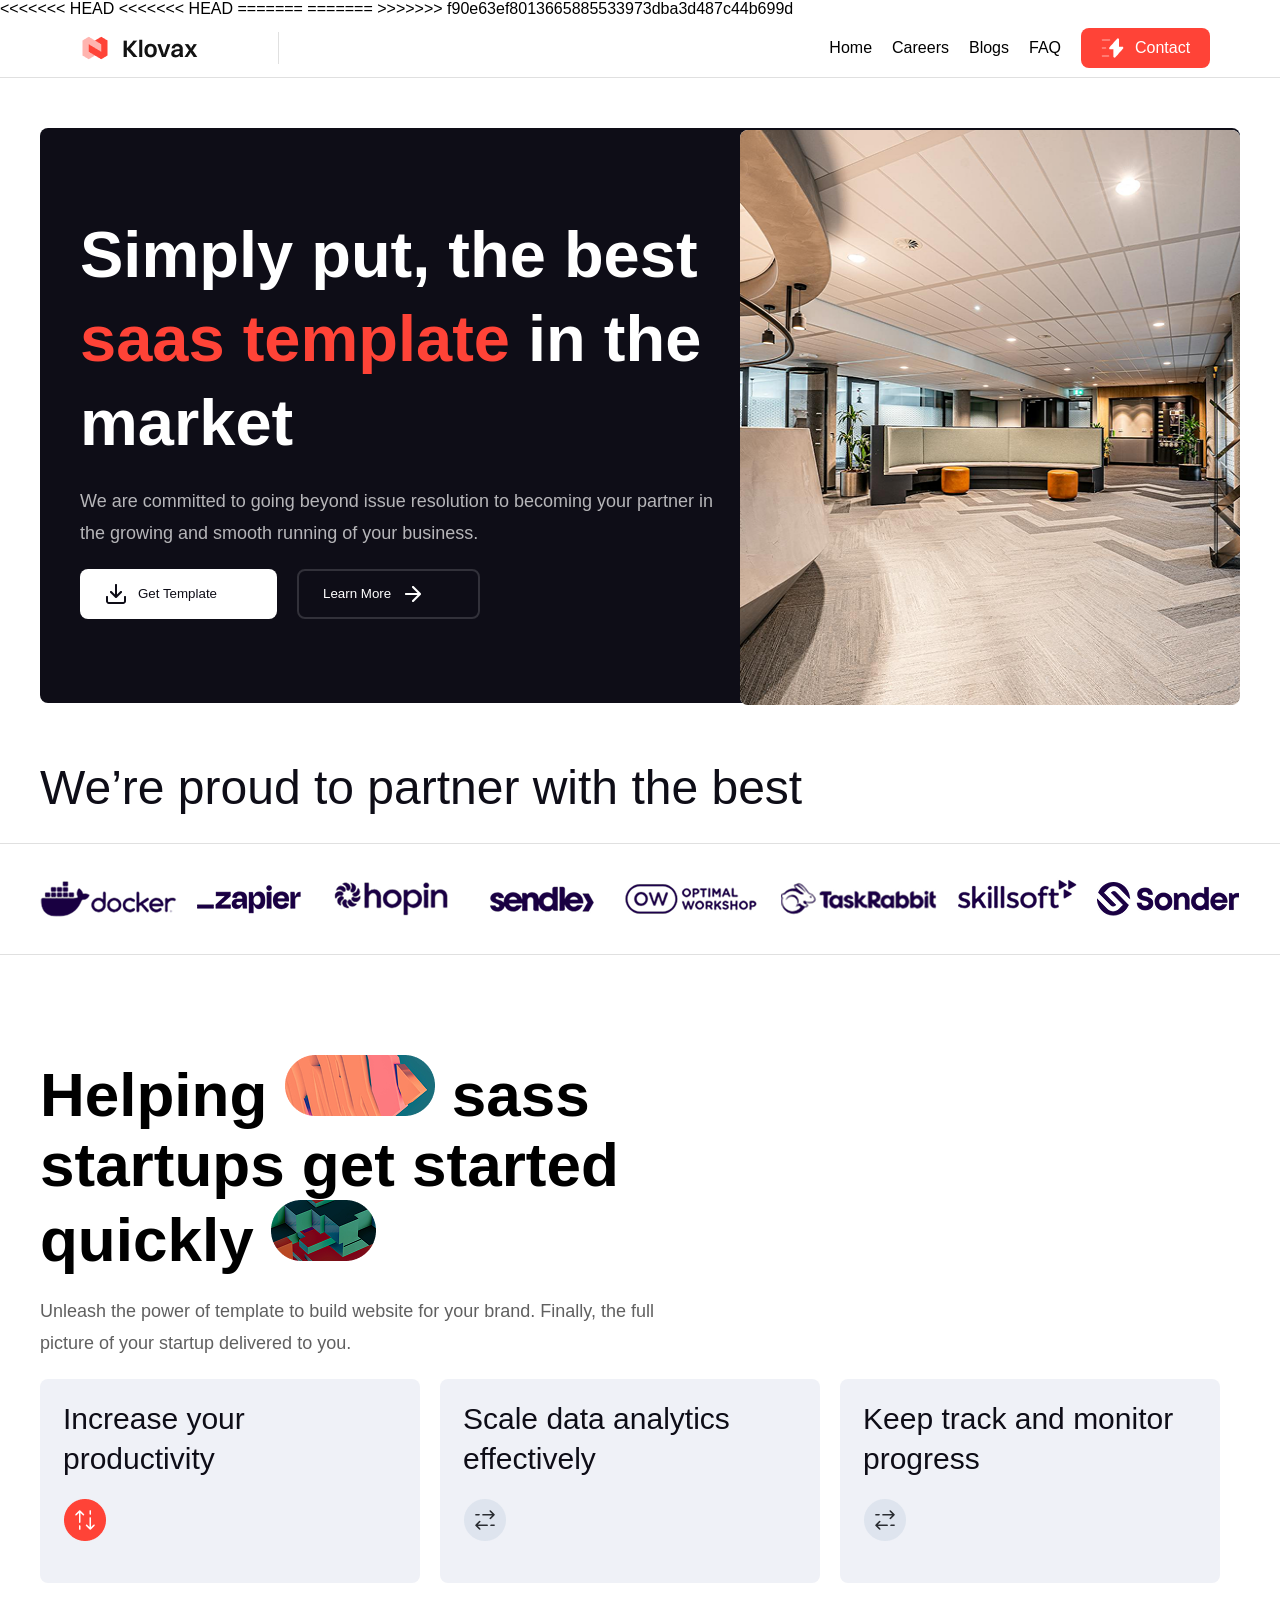
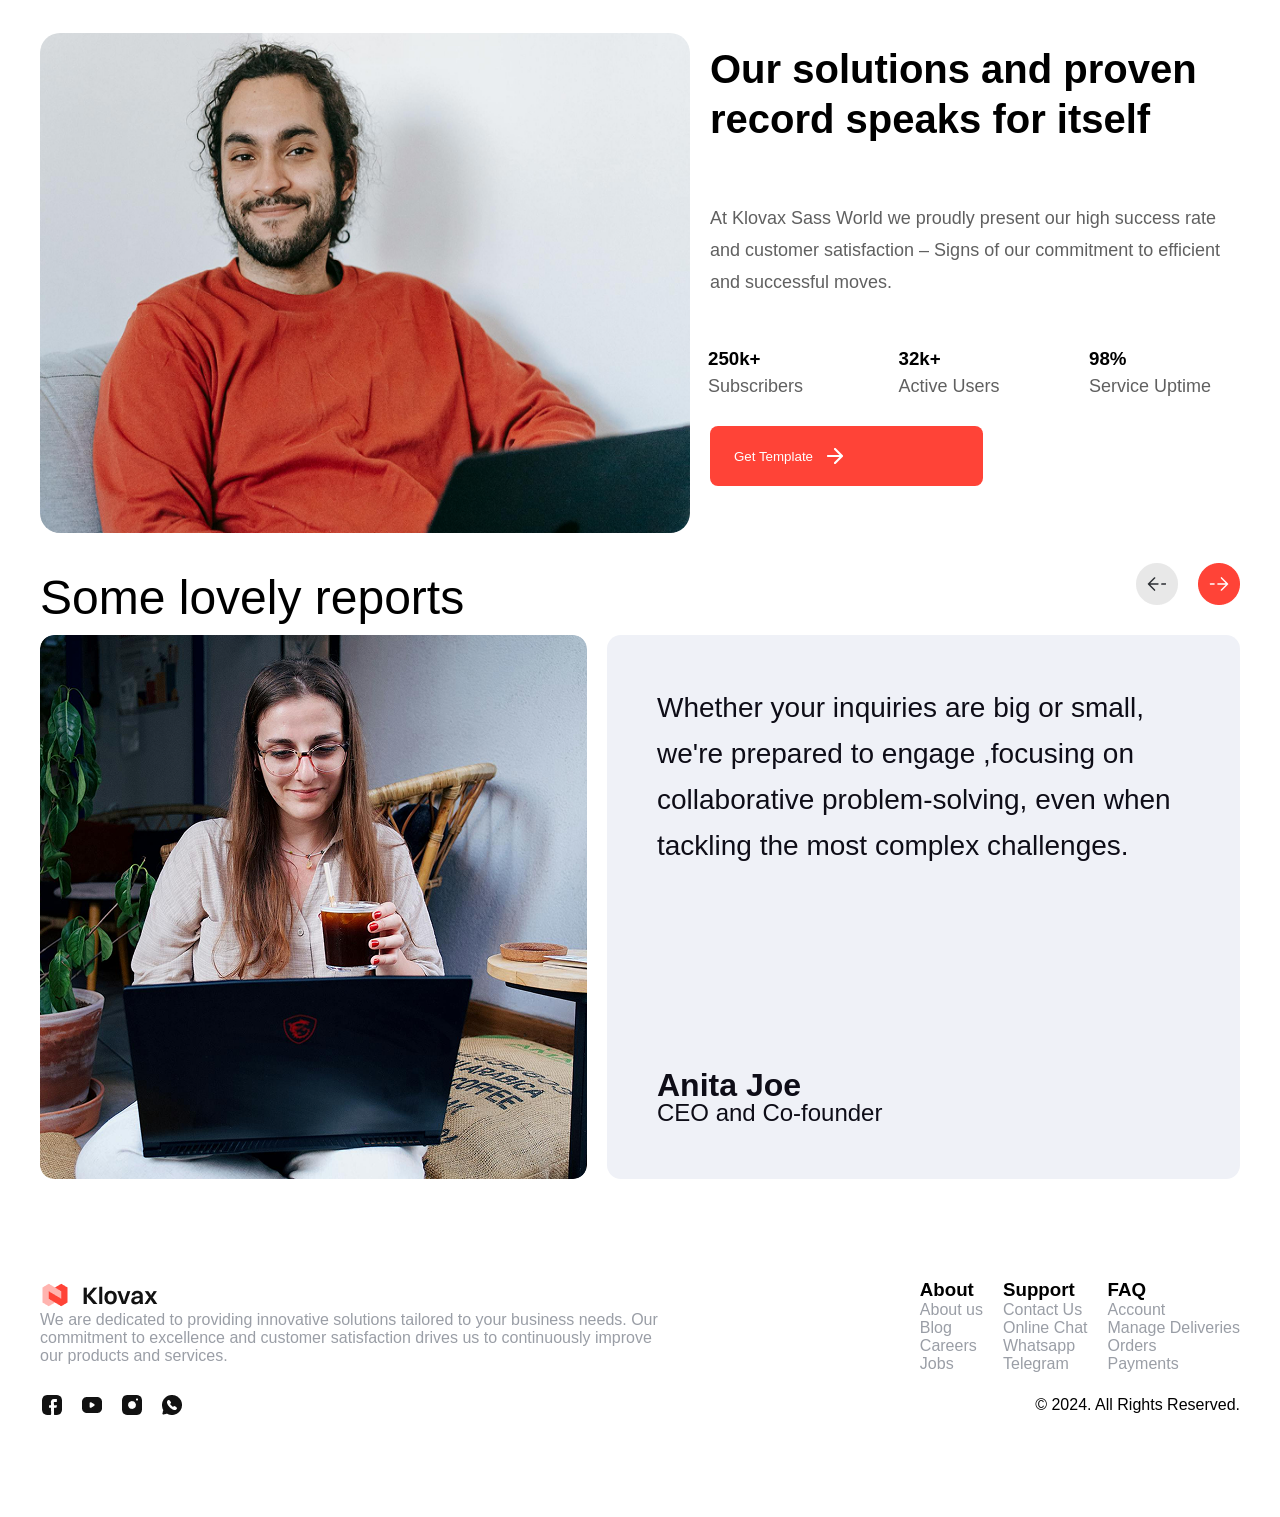
==== commit 17602560: "Resolved merge conflict from faq-page" ====
--- a/index.html
+++ b/index.html
@@ -1,4 +1,21 @@
-
+<<<<<<< HEAD
+<<<<<<< HEAD
+<!DOCTYPE html>
+<html lang="en">
+<head>
+    <meta charset="UTF-8">
+    <meta name="viewport" content="width=device-width, initial-scale=1.0">
+    <title>Welcome to Klova</title>
+</head>
+<body>
+    
+  
+</body>
+</html>
+=======
+=======
+
+>>>>>>> f90e63ef8013665885533973dba3d487c44b699d
 <!doctype html>
 <html lang="en">
   <head>
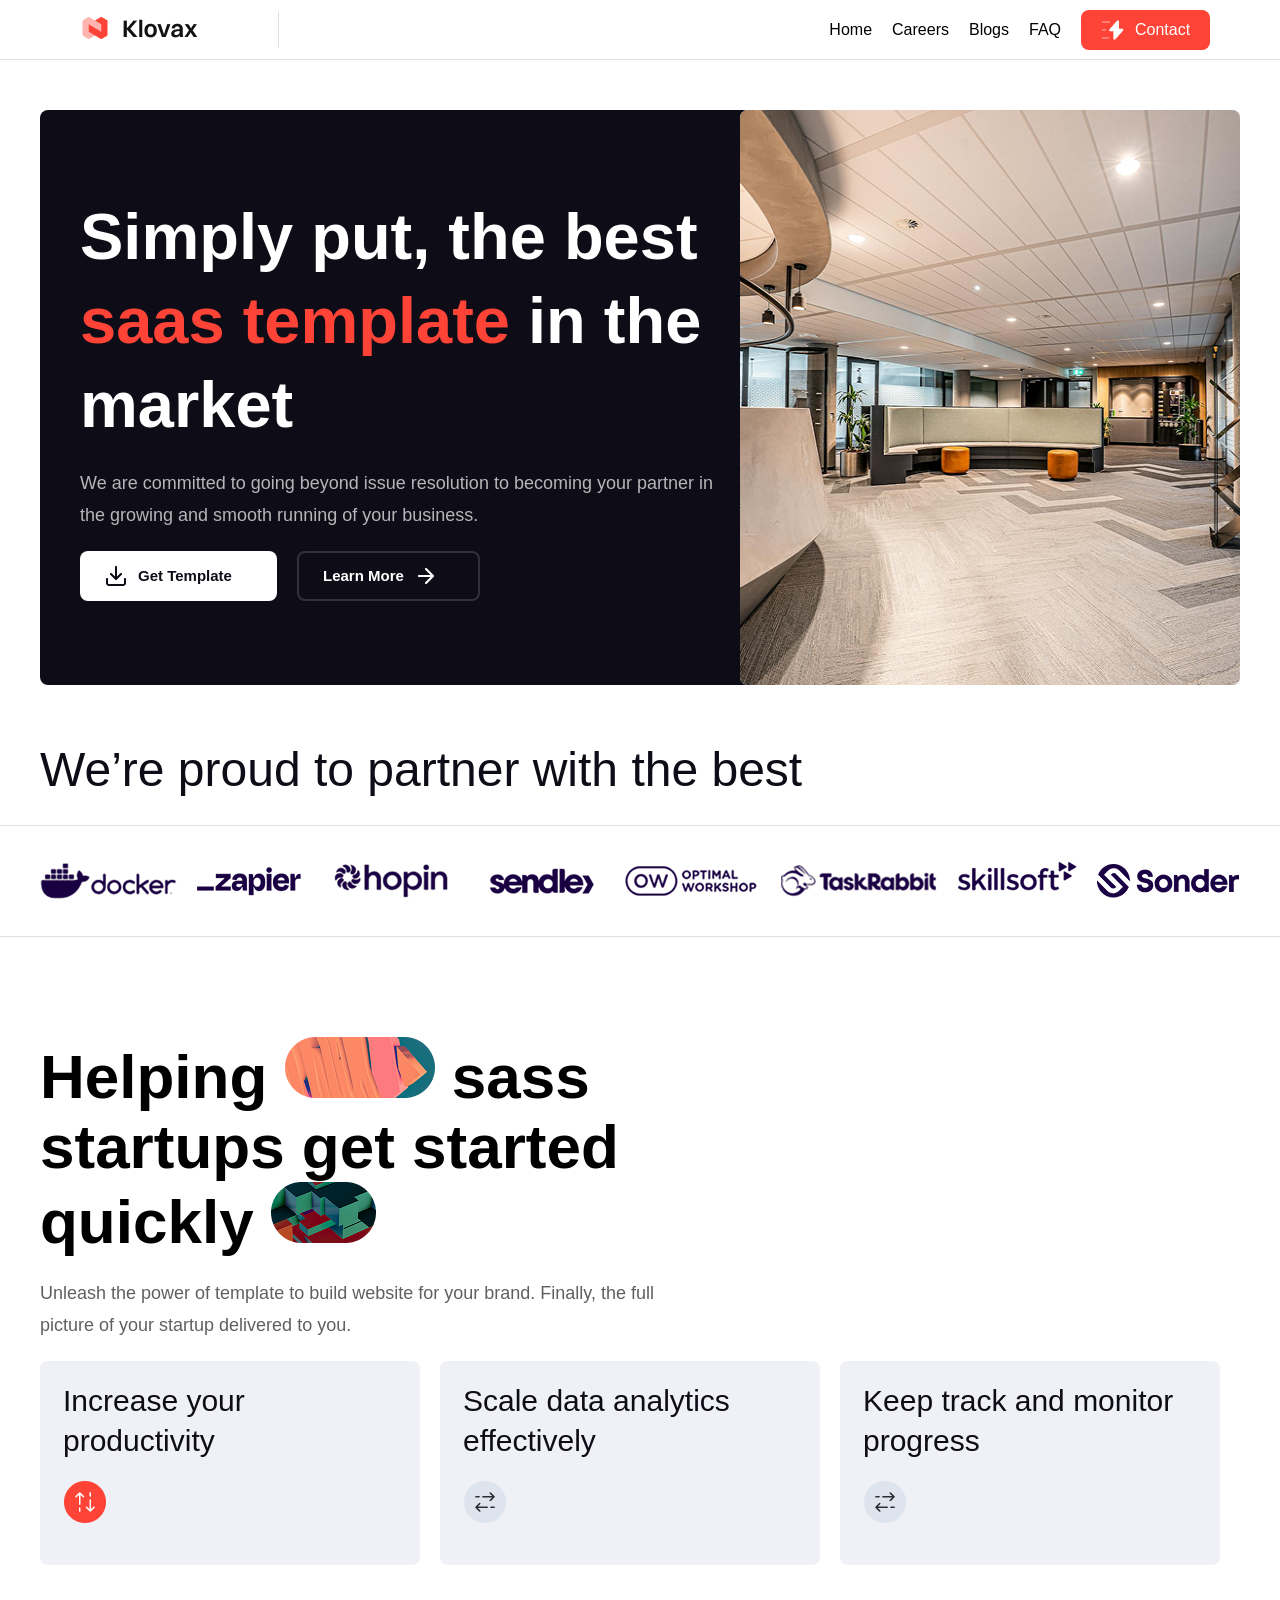
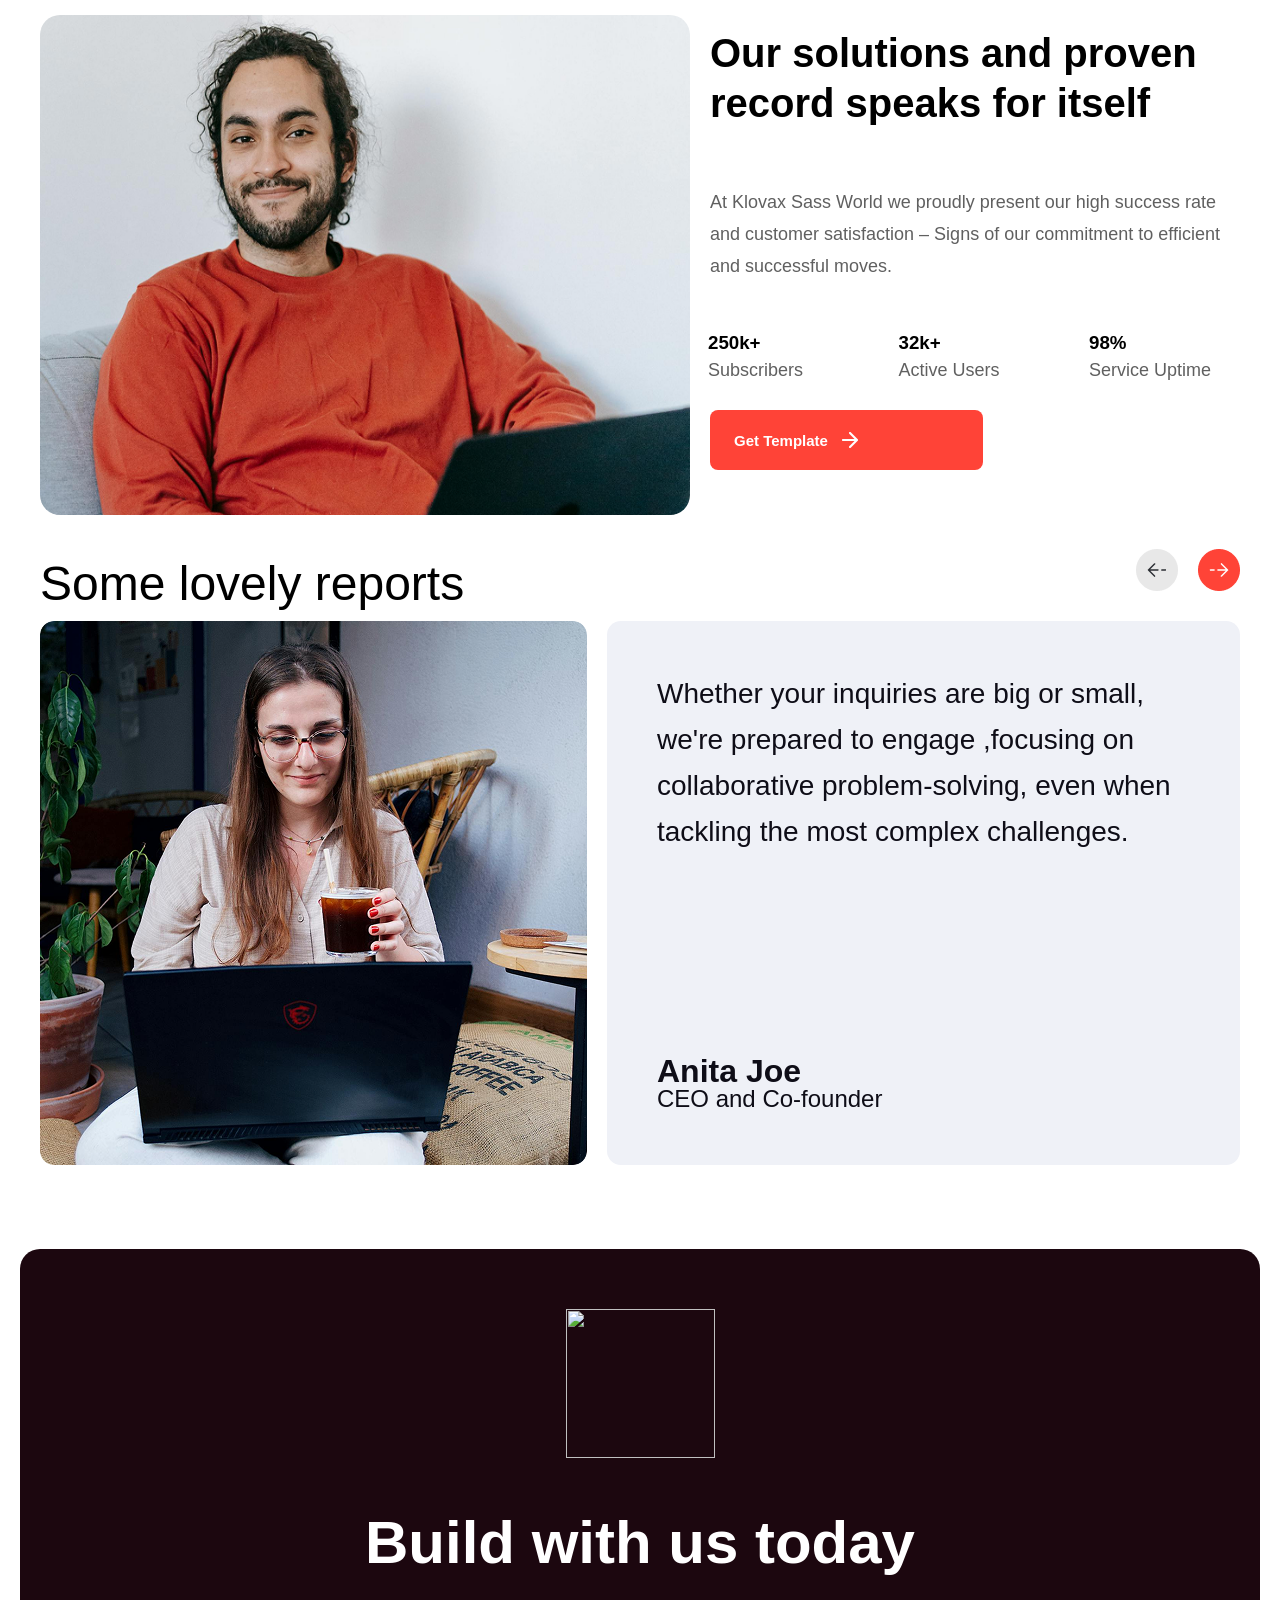
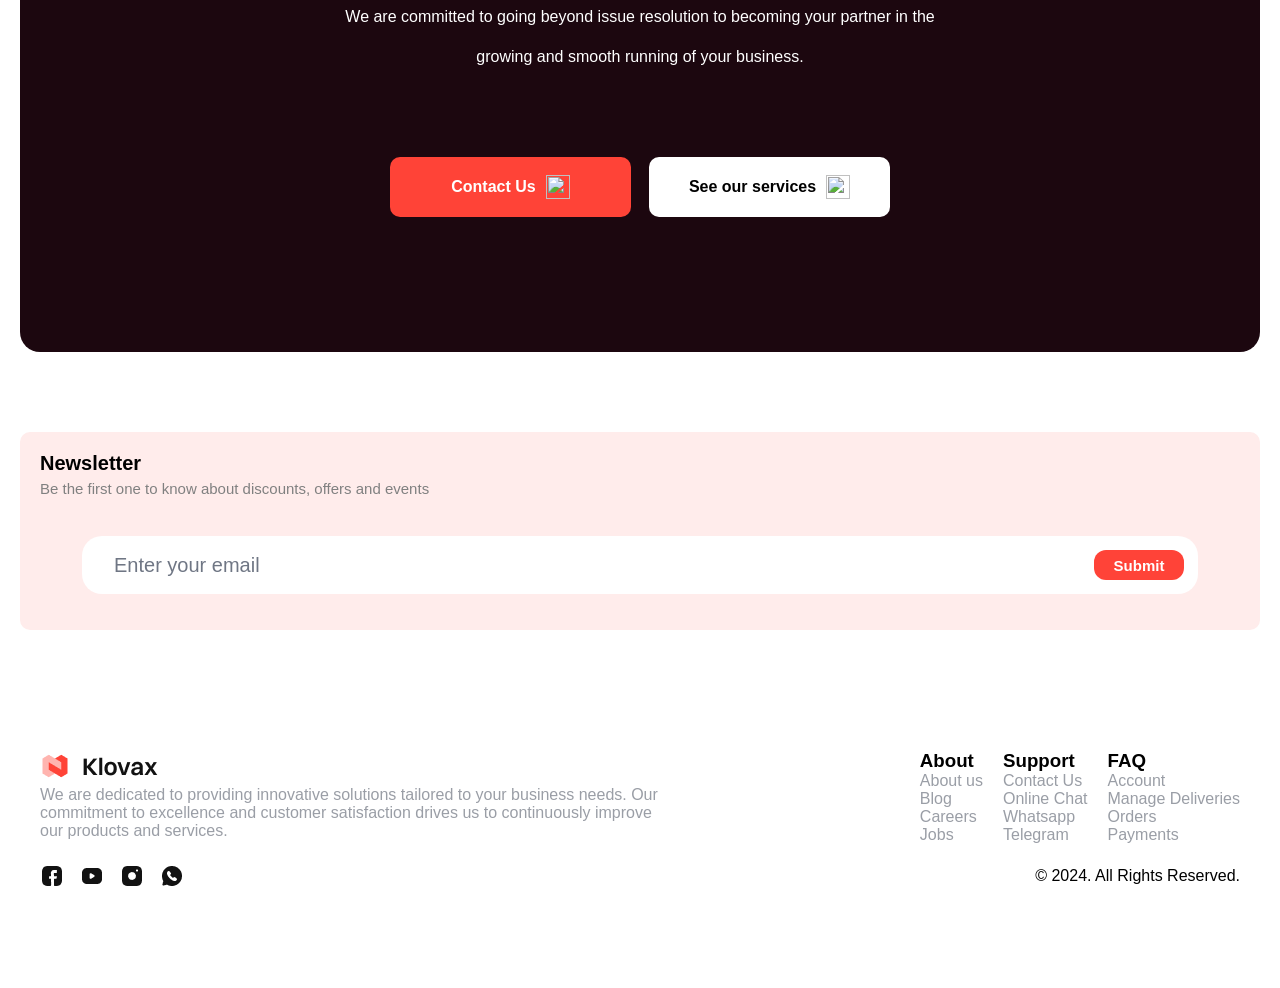
==== commit 1cd60ba4: "Updated contact and homepage files" ====
--- a/index.html
+++ b/index.html
@@ -1,21 +1,4 @@
-<<<<<<< HEAD
-<<<<<<< HEAD
-<!DOCTYPE html>
-<html lang="en">
-<head>
-    <meta charset="UTF-8">
-    <meta name="viewport" content="width=device-width, initial-scale=1.0">
-    <title>Welcome to Klova</title>
-</head>
-<body>
-    
-  
-</body>
-</html>
-=======
-=======
-
->>>>>>> f90e63ef8013665885533973dba3d487c44b699d
+
 <!doctype html>
 <html lang="en">
   <head>
@@ -183,6 +166,42 @@
         </div>
       </section>
 
+      <section class="build">
+      <div class="today">
+        <div class="klova1"><img src="/Klova-App/Images/Klova logo.png" alt=""></div>
+        <div class="commit">
+          <h2>Build with us today</h2>
+          <p>We are committed to going beyond issue resolution to becoming your partner in the growing and smooth running of your business.</p>
+        </div>
+
+        <div class="services">
+          <button class="btn1"><p>Contact Us</p> <img src="/Klova-App/Images/arrow.png" alt=""></button>
+          <button class="btn2"><p>See our services</p> <img src="/Klova-App/Images/arrowz.png" alt=""></button>
+        </div>      
+      </div>
+    </section>
+
+    <section class="newsletter">
+      <div class="offer">
+
+        <div class="first">
+          <h3>Newsletter</h3>
+          <p>Be the first one to know  about discounts, offers and events</p>
+        </div>
+  
+
+        <div class="subscribe-box">
+          <div class="input-area">
+            <input type="email" placeholder="Enter your email">
+          </div>
+          <button>Submit</button>
+        </div>
+
+        
+ 
+      </div>
+    </section>
+
     <footer>
         <div class="footer-logo">
             <img src="./Images/klova-logo2.png" alt="Klova Logo" />
--- a/style.css
+++ b/style.css
@@ -430,6 +430,194 @@
   color: #0e0d17;
 }
 
+.build {
+  max-width: 1300px;
+  padding: 20px;
+  margin: auto;
+  margin-bottom: 40px;
+}
+
+.link {
+  display: none;
+}
+
+.today {
+  width: 100%;
+  height: 703px;
+  background-color: #1c070f;
+  margin: auto;
+  border-radius: 20px;
+  margin-top: 60px;
+}
+
+.klova1 {
+  display: flex;
+  justify-content: center;
+}
+
+.today img {
+  width: 149px;
+  height: 149px;
+  margin-top: 60px;
+}
+
+.commit {
+  width: 50%;
+  font-size: 15px;
+  margin: 0 auto;
+  text-align: center;
+  margin-top: 50px;
+  color: #ffffff;
+}
+
+.commit h2 {
+  font-size: 60px;
+  margin-top: 20px;
+  margin-bottom: 20px;
+}
+
+.commit p {
+  font-size: 16px;
+  font-weight: 100px;
+  line-height: 40px;
+}
+
+.services {
+  width: 500px;
+  height: 60px;
+  display: flex;
+  flex-direction: row;
+  gap: 18px;
+  margin: auto;
+  margin-top: 80px;
+}
+
+.btn1 {
+  width: 242px;
+  height: 60px;
+  background-color: #ff4337;
+  border: none;
+  border-radius: 10px;
+  font-size: 16px;
+  display: flex;
+  align-items: center;
+  justify-content: center;
+  gap: 10px;
+  color: white;
+}
+
+.btn1 img {
+  width: 24px;
+  height: 24px;
+  align-items: center;
+  margin-top: -1px;
+}
+
+.btn2 {
+  width: 242px;
+  height: 60px;
+  background-color: white;
+  border: none;
+  color: black;
+  border-radius: 10px;
+  font-size: 16px;
+  display: flex;
+  align-items: center;
+  justify-content: center;
+  gap: 10px;
+}
+
+.btn2 img {
+  width: 24px;
+  height: 24px;
+  align-items: center;
+  margin-top: -1px;
+}
+
+.newsletter {
+  max-width: 1300px;
+  padding: 20px;
+  margin: auto;
+}
+
+.offer {
+  width: 100%;
+  height: 198px;
+  background-color: #ffeceb;
+  border-radius: 10px;
+  margin: auto;
+}
+
+.offer h3 {
+  font-size: 20px;
+  padding-top: 20px;
+  margin-left: 20px;
+  font-size: 20px;
+}
+
+.offer p {
+  padding-top: 5px;
+  margin-left: 20px;
+  font-size: 15px;
+  color: grey;
+  display: flex;
+}
+
+.first {
+  width: 700px;
+  height: 74px;
+}
+
+.subscribe-box {
+  width: 90%;
+  background: white;
+  border-radius: 20px;
+  padding: 14px;
+  display: flex;
+  align-items: center;
+  justify-content: space-between;
+  gap: 15px;
+  margin: auto;
+  margin-top: 30px;
+}
+
+.input-area {
+  display: flex;
+  align-items: center;
+  flex: 1;
+  padding: 0 18px;
+}
+
+input {
+  border: none;
+  outline: none;
+  background: transparent;
+  font-size: 20px;
+  color: #6f7684;
+  width: 100%;
+}
+
+input::placeholder {
+  color: #6f7684;
+}
+
+button {
+  width: 90px;
+  height: 30px;
+  border: none;
+  border-radius: 12px;
+  background: #ff4338;
+  color: white;
+  font-size: 15px;
+  font-weight: 700;
+  cursor: pointer;
+  transition: 0.3s ease;
+}
+
+button:hover {
+  background: #e53935;
+}
+
 footer {
   max-width: 1200px;
   margin: auto;
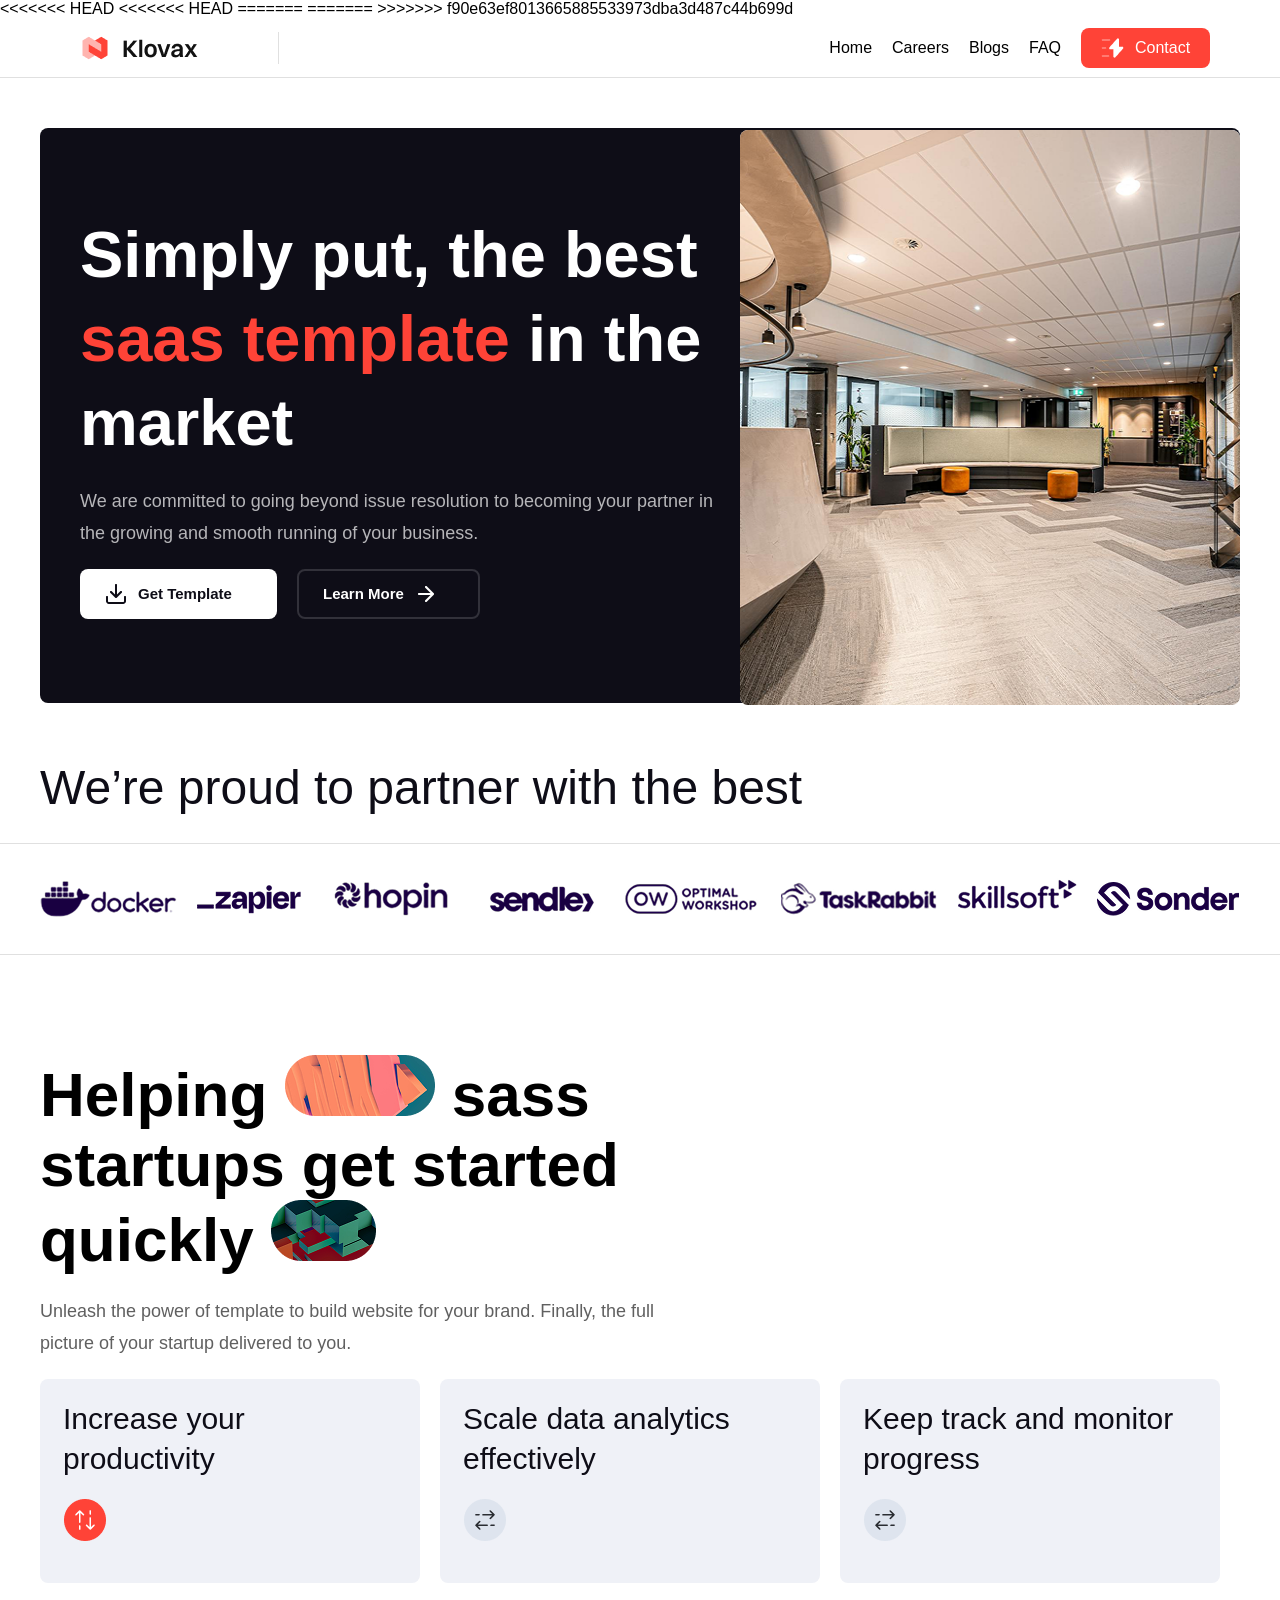
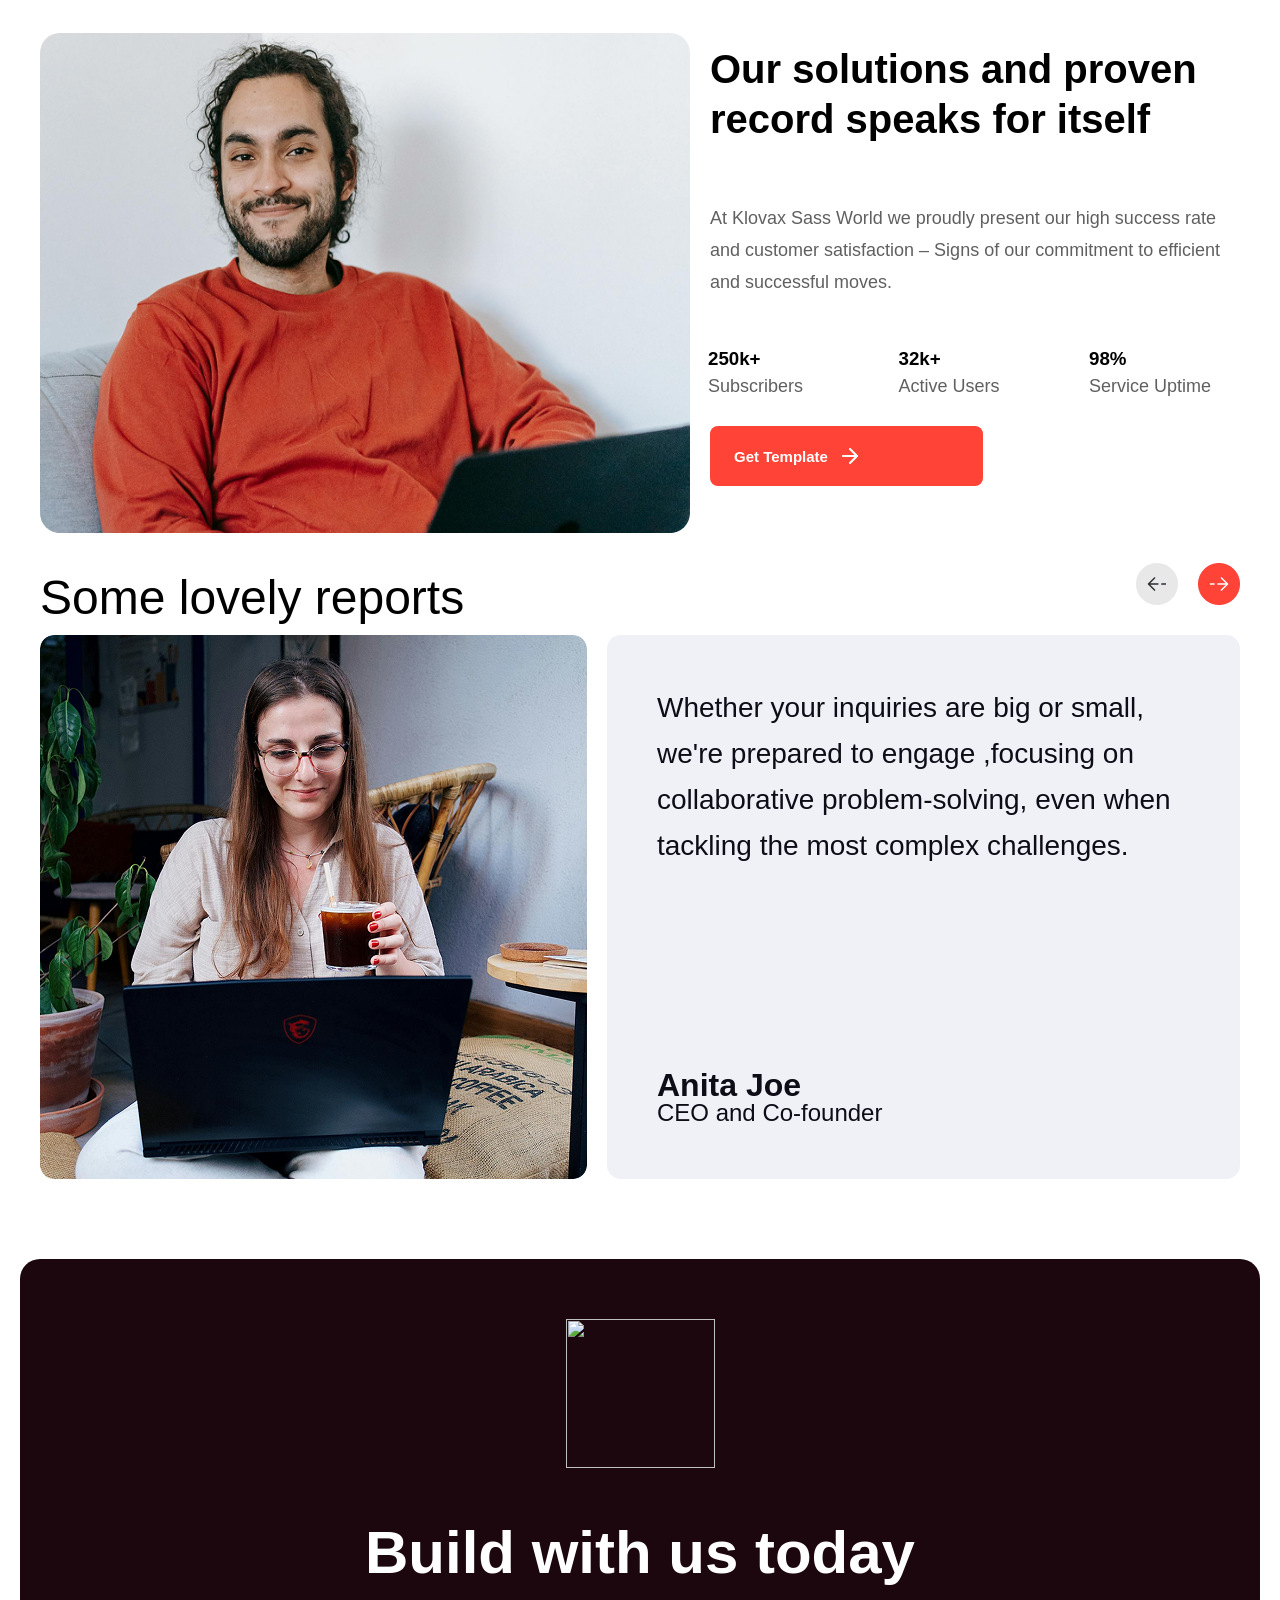
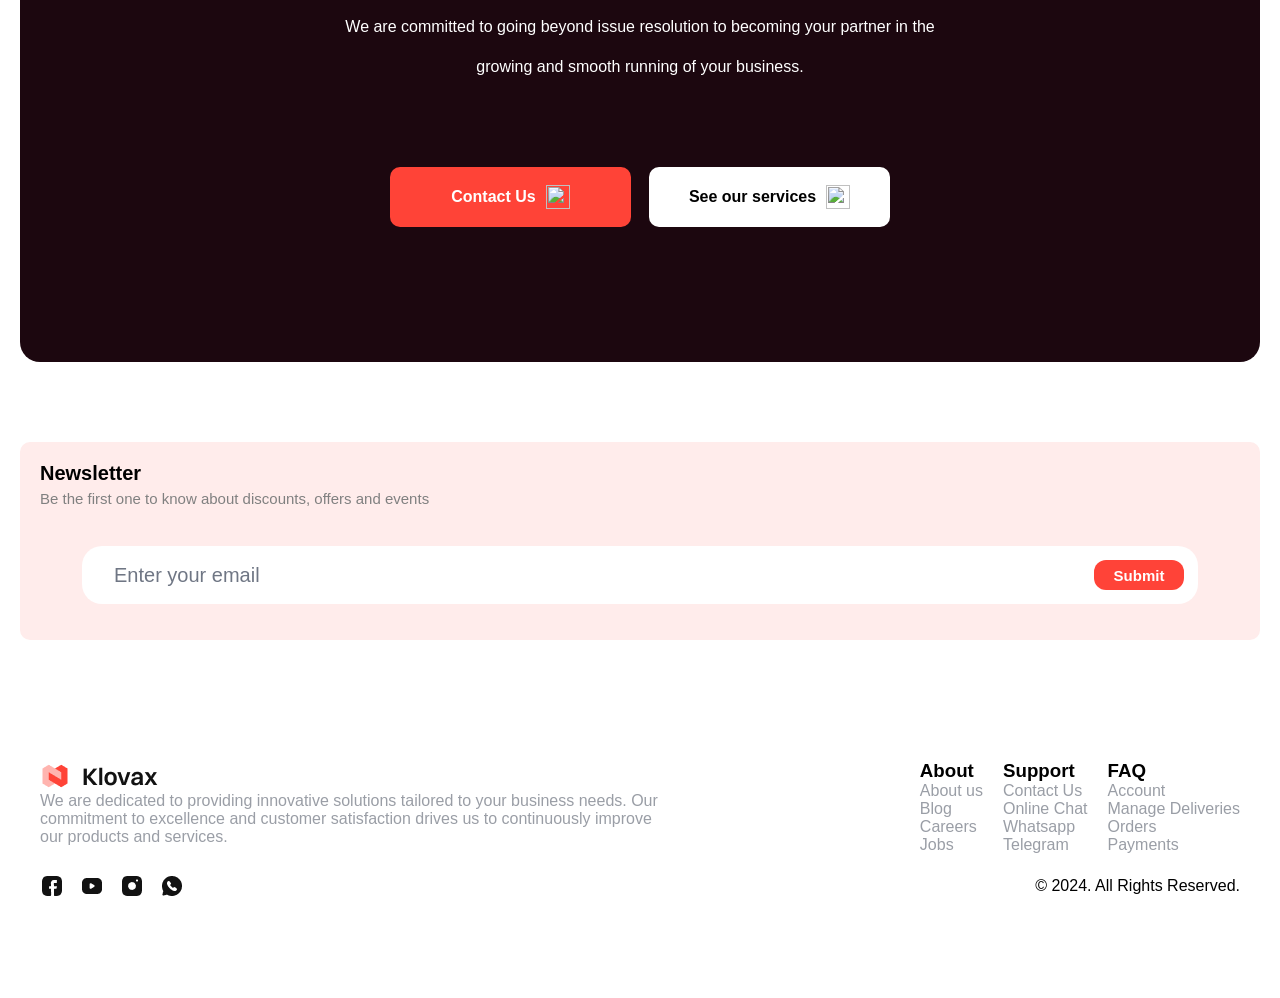
==== commit 82b0ec9b: "Merge branch 'main' of https://github.com/chosenvincent1/Klova-App" ====
--- a/index.html
+++ b/index.html
@@ -1,4 +1,21 @@
-
+<<<<<<< HEAD
+<<<<<<< HEAD
+<!DOCTYPE html>
+<html lang="en">
+<head>
+    <meta charset="UTF-8">
+    <meta name="viewport" content="width=device-width, initial-scale=1.0">
+    <title>Welcome to Klova</title>
+</head>
+<body>
+    
+  
+</body>
+</html>
+=======
+=======
+
+>>>>>>> f90e63ef8013665885533973dba3d487c44b699d
 <!doctype html>
 <html lang="en">
   <head>
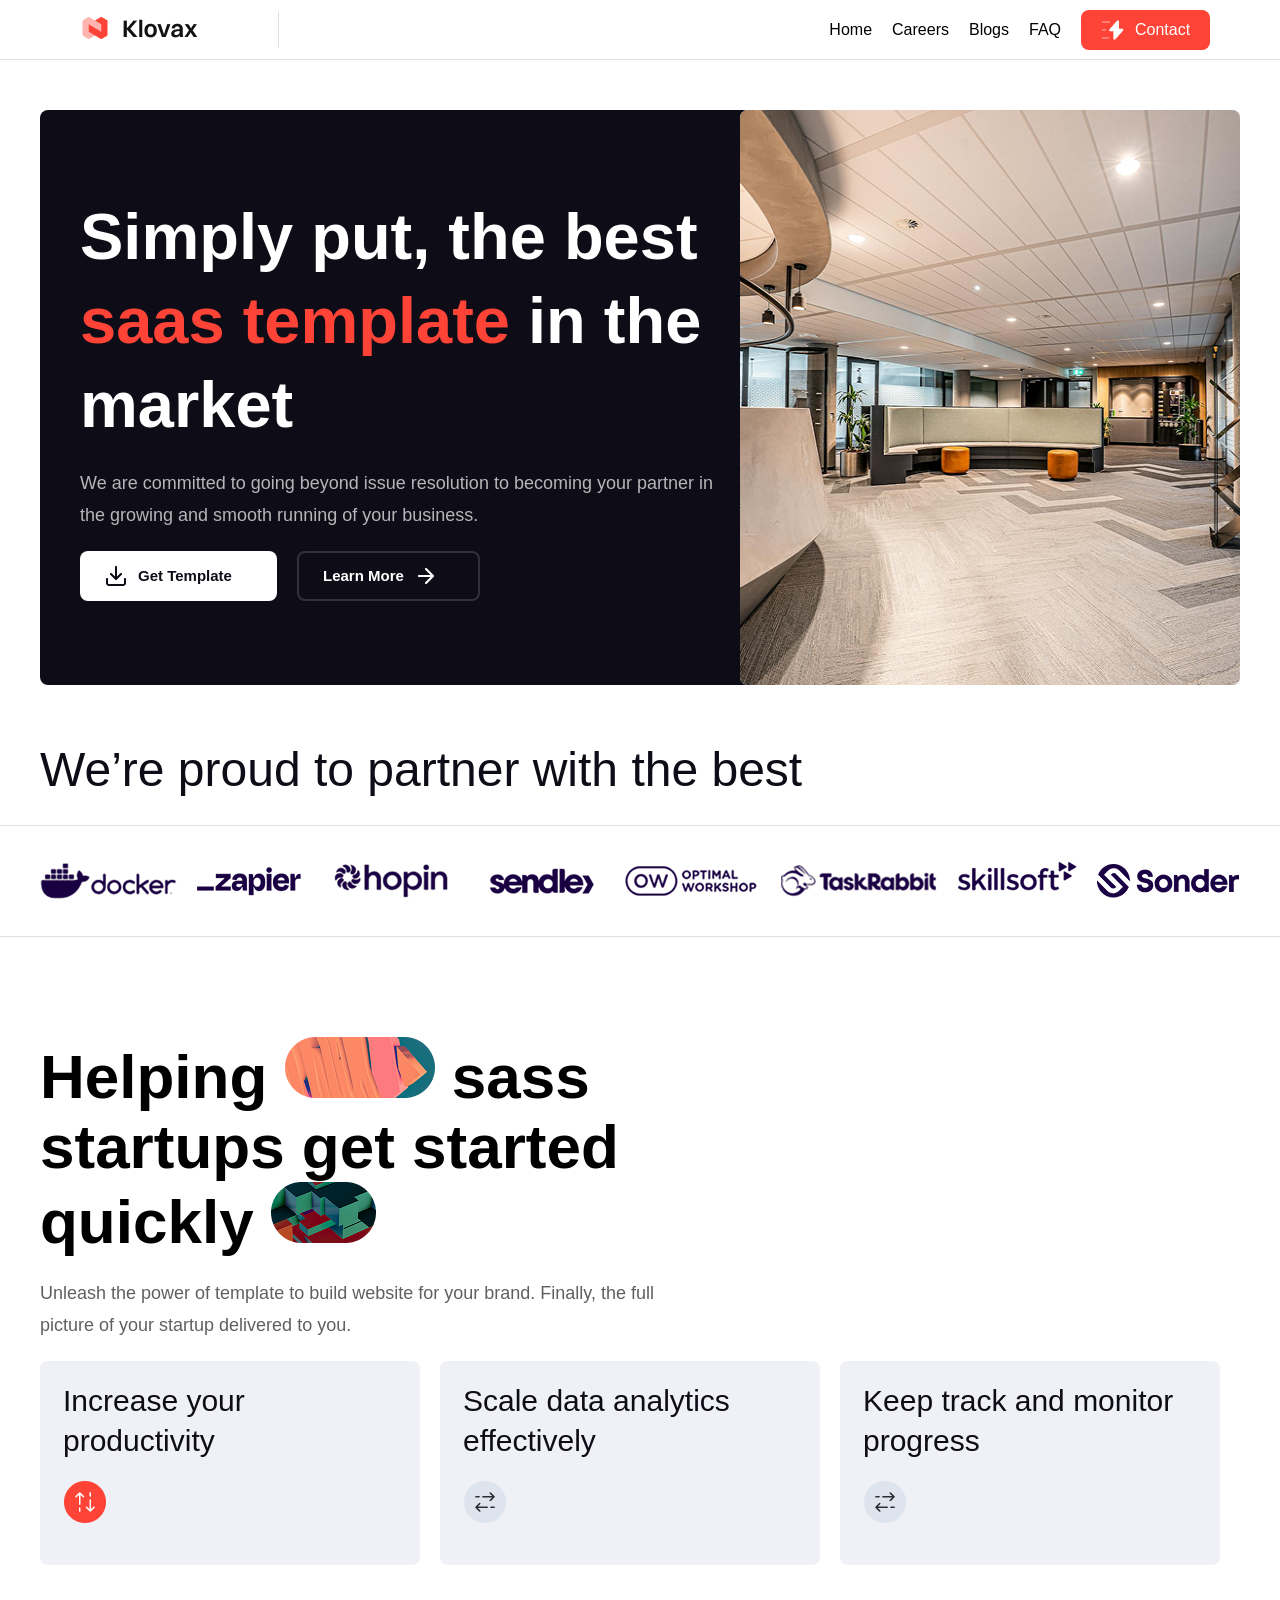
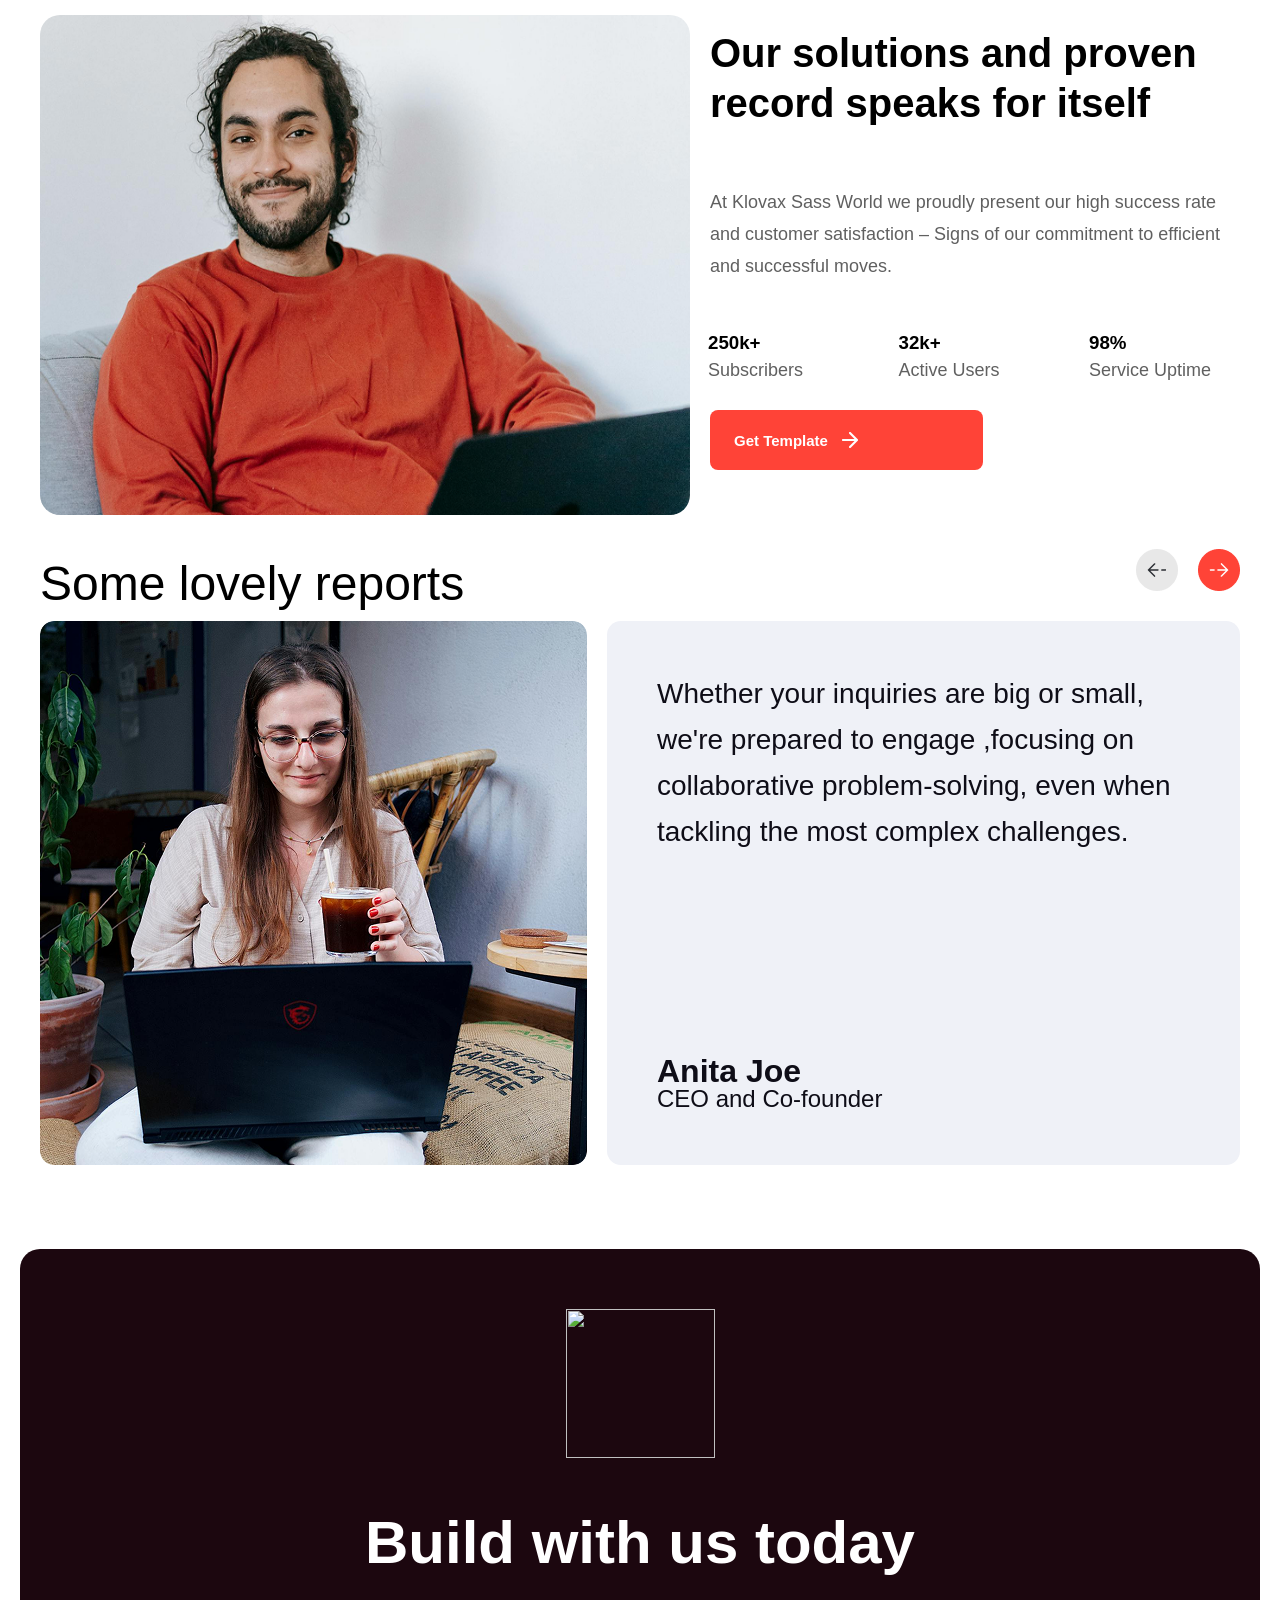
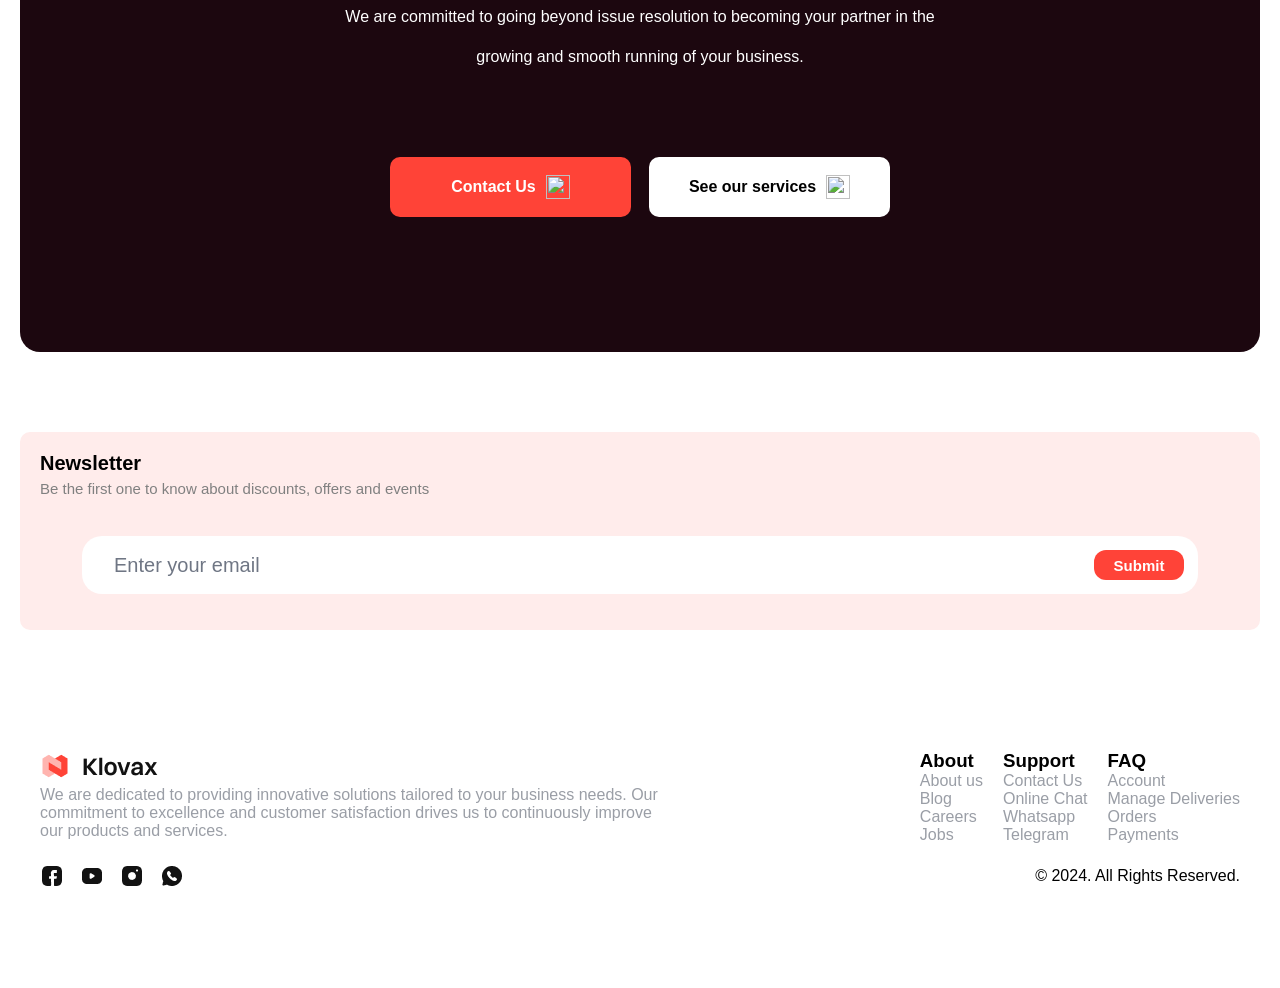
==== commit f43b83c7: "Debugged" ====
--- a/index.html
+++ b/index.html
@@ -1,21 +1,4 @@
-<<<<<<< HEAD
-<<<<<<< HEAD
-<!DOCTYPE html>
-<html lang="en">
-<head>
-    <meta charset="UTF-8">
-    <meta name="viewport" content="width=device-width, initial-scale=1.0">
-    <title>Welcome to Klova</title>
-</head>
-<body>
-    
-  
-</body>
-</html>
-=======
-=======
-
->>>>>>> f90e63ef8013665885533973dba3d487c44b699d
+
 <!doctype html>
 <html lang="en">
   <head>
